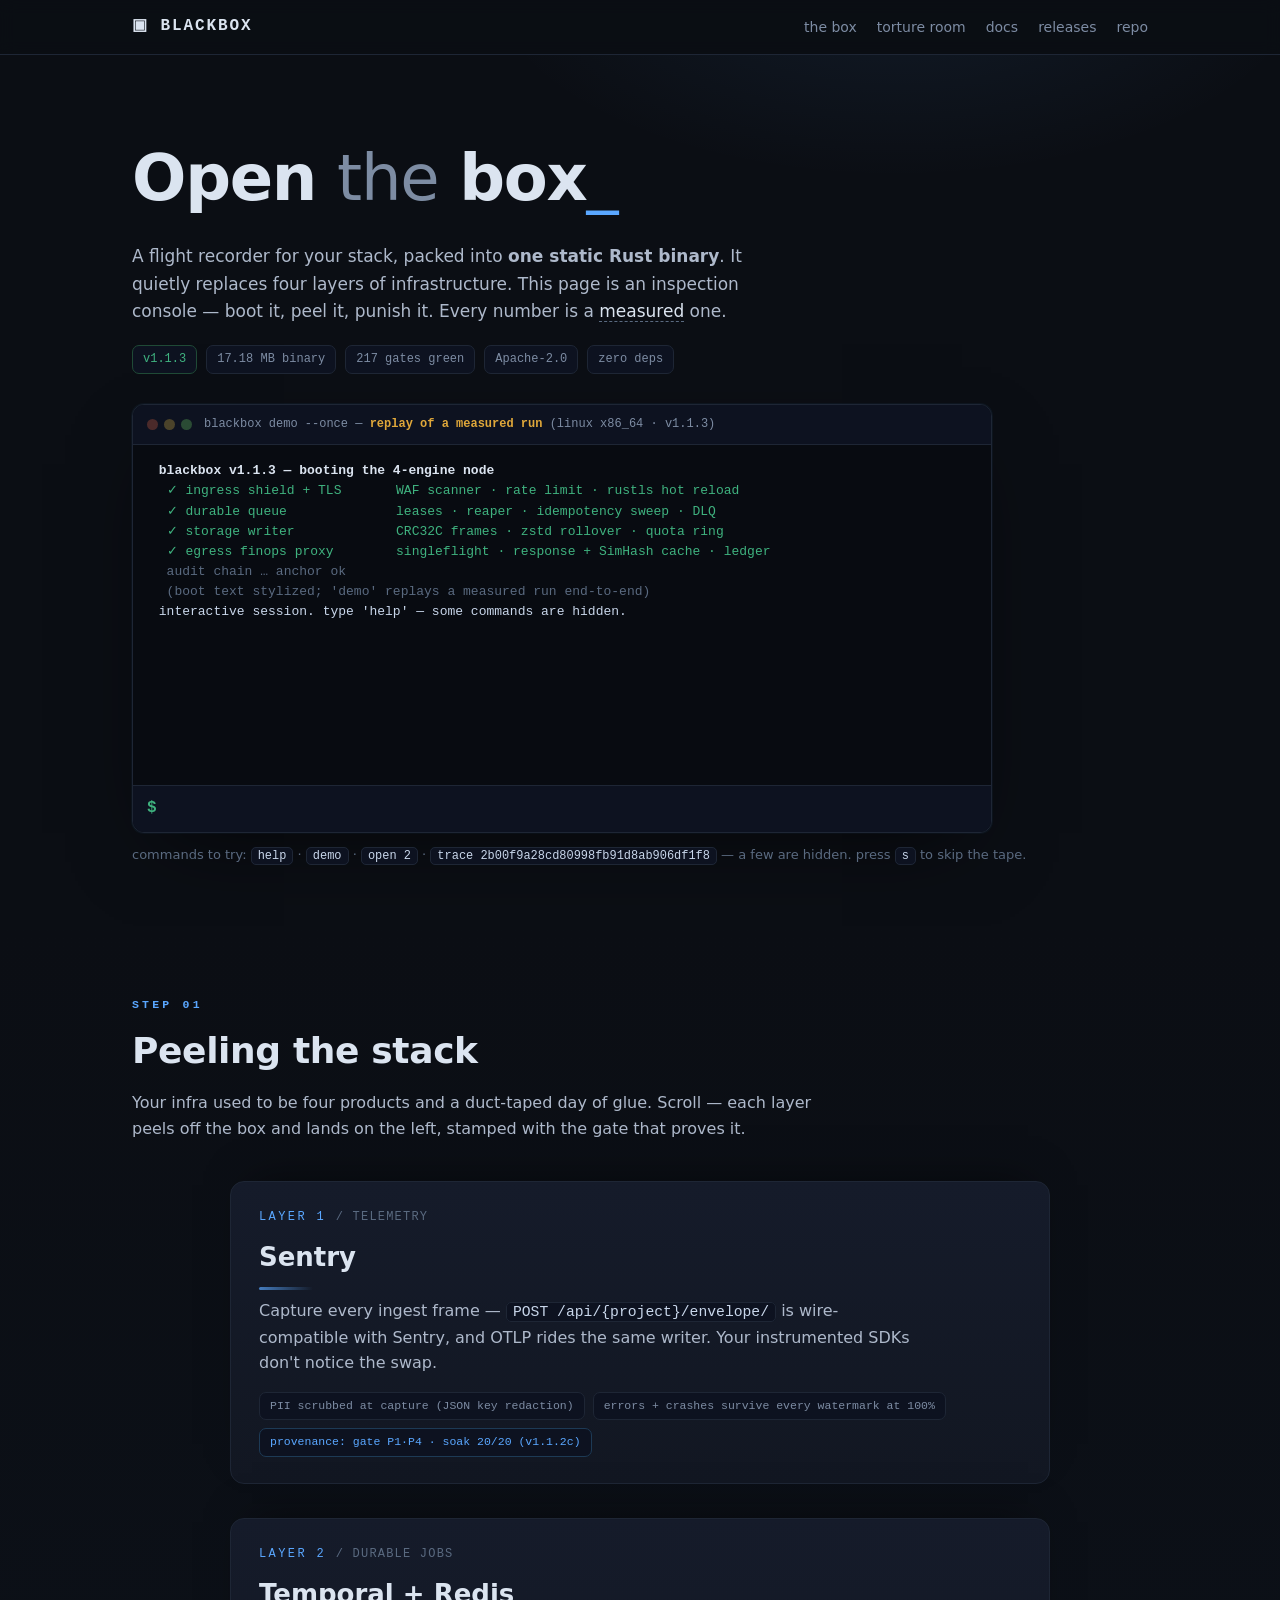
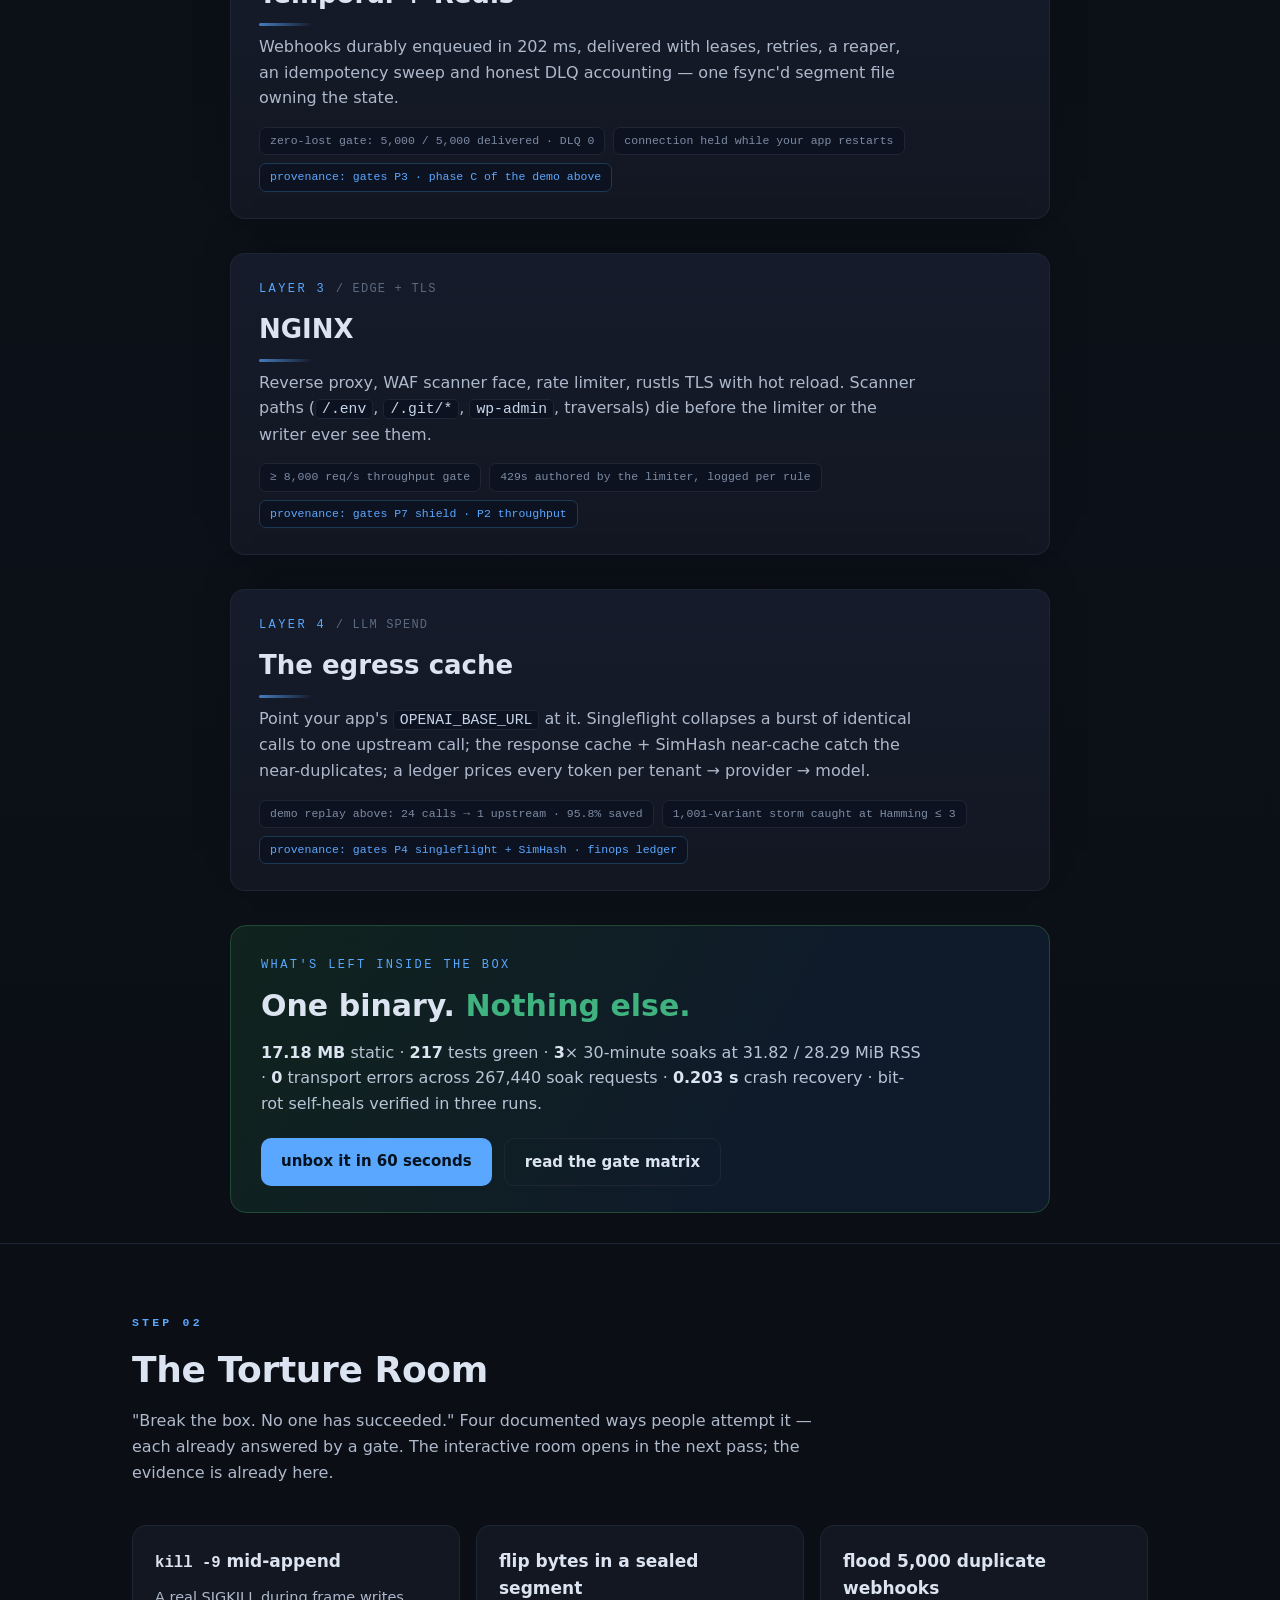
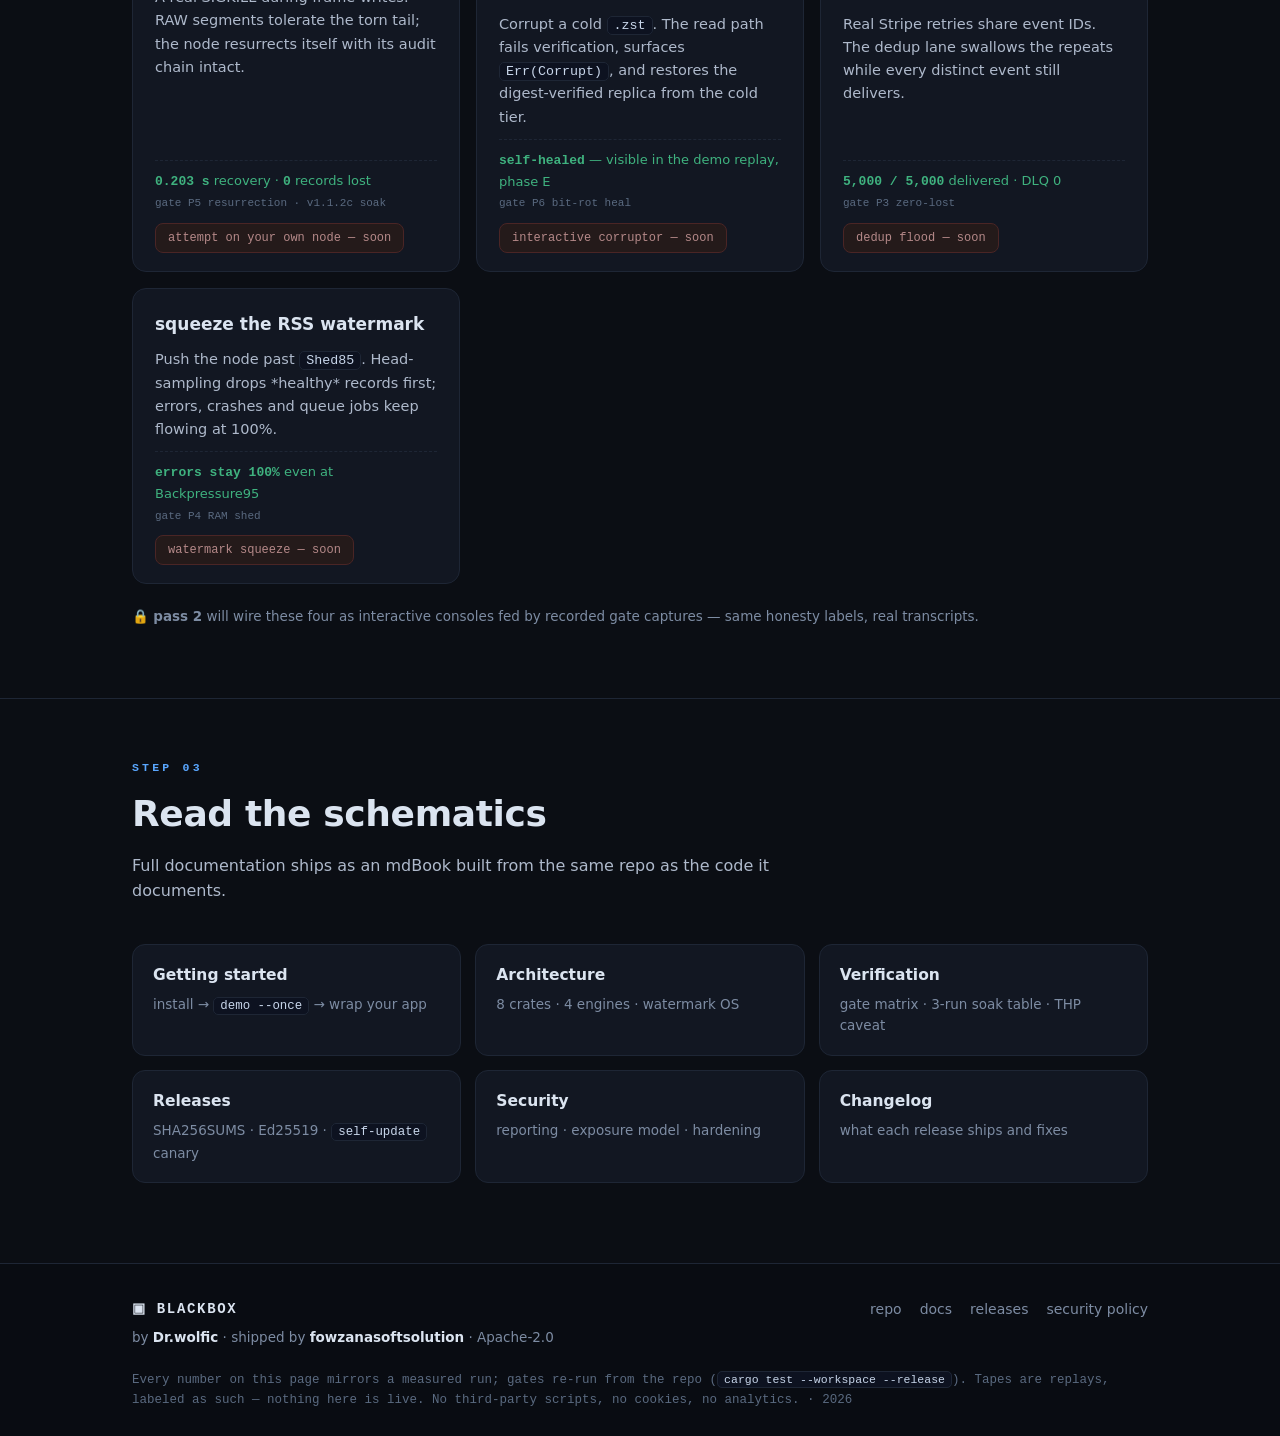
==== site/index.html @ b6817ac9 "site(docs): OPEN THE BOX - landing terminal + mdBook docs + Pages workflow The public face for the r" ====
<!DOCTYPE html>
<html lang="en">
<head>
<meta charset="utf-8">
<meta name="viewport" content="width=device-width, initial-scale=1">
<title>Open the Box — Blackbox, the Rust omni-sidecar</title>
<meta name="description" content="One ~17 MB static Rust binary that replaces four layers of infrastructure — Sentry, Temporal+Redis, NGINX, the egress cache — with zero code changes. Boot the terminal, peel the layers, read the evidence.">
<meta property="og:title" content="Open the Box — Blackbox">
<meta property="og:description" content="A flight recorder the size of one binary. Type into the terminal, replay a measured 4-engine boot, peel the four layers it replaces.">
<meta property="og:type" content="website">
<link rel="icon" href="favicon.svg" type="image/svg+xml">
<link rel="stylesheet" href="style.css">
</head>
<body>
<a class="skip" href="#open">Skip to the peel</a>

<header class="top">
  <div class="wrap">
    <span class="brand">▣ BLACKBOX</span>
    <nav>
      <a href="#open">the box</a>
      <a href="#torture">torture room</a>
      <a href="docs/">docs</a>
      <a href="docs/releases.html">releases</a>
      <a href="https://github.com/fowzanasoftsolution/blackbox" rel="noopener">repo</a>
    </nav>
  </div>
</header>

<main>
  <!-- ================= HERO ================= -->
  <section class="hero">
    <div class="wrap">
      <h1>Open <span class="thin">the</span> box<span class="caret" aria-hidden="true">_</span></h1>
      <p class="lede">A flight recorder for your stack, packed into <b>one static Rust binary</b>.
        It quietly replaces four layers of infrastructure. This page is an inspection console —
        boot it, peel it, punish it. Every number is a <em>measured</em> one.</p>

      <div class="badges" role="list">
        <span class="badge" role="listitem">v1.1.3</span>
        <span class="badge" role="listitem">17.18&nbsp;MB binary</span>
        <span class="badge" role="listitem">217 gates green</span>
        <span class="badge" role="listitem">Apache-2.0</span>
        <span class="badge" role="listitem">zero deps</span>
      </div>

      <div class="term" id="term">
        <div class="titlebar">
          <span class="dots" aria-hidden="true"><i></i><i></i><i></i></span>
          <span class="ttitle">blackbox demo --once — <b>replay of a measured run</b> (linux x86_64 · v1.1.3)</span>
        </div>
        <div class="screen" id="screen" aria-live="polite" tabindex="0"></div>
        <div class="prompt-row">
          <label class="prompt" for="cmdline">$</label>
          <input id="cmdline" name="cmdline" autocomplete="off" autocapitalize="off"
                 spellcheck="false" aria-label="terminal command">
        </div>
      </div>
      <p class="hintc">commands to try: <code>help</code> · <code>demo</code> · <code>open 2</code> ·
        <code>trace 2b00f9a28cd80998fb91d8ab906df1f8</code> — a few are hidden. press <code>s</code> to skip the tape.</p>

      <noscript><div class="noscript">The terminal needs JavaScript (it is a ~10 KB vanilla script that lints itself, no
        network calls, no third-party code). The <a href="docs/">docs</a> work fine without it.</div></noscript>
    </div>
  </section>

  <!-- ================= OPEN THE BOX ================= -->
  <section id="open" class="opening">
    <div class="wrap">
      <h2><span class="kicker">step 01</span>Peeling the stack</h2>
      <p class="sub">Your infra used to be four products and a duct-taped day of glue. Scroll —
        each layer peels off the box and lands on the left, stamped with the gate that proves it.</p>

      <ol class="layers">
        <li class="layer" id="l1">
          <div class="l-face">
            <div class="l-no">layer 1 <span>/ telemetry</span></div>
            <h3>Sentry</h3>
            <p>Capture every ingest frame — <code>POST /api/{project}/envelope/</code> is wire-compatible
              with Sentry, and OTLP rides the same writer. Your instrumented SDKs don't notice the swap.</p>
            <ul class="chips">
              <li>PII scrubbed at capture (JSON key redaction)</li>
              <li>errors + crashes survive every watermark at 100%</li>
              <li>provenance: gate P1·P4 · soak 20/20 (v1.1.2c)</li>
            </ul>
          </div>
        </li>

        <li class="layer" id="l2">
          <div class="l-face">
            <div class="l-no">layer 2 <span>/ durable jobs</span></div>
            <h3>Temporal + Redis</h3>
            <p>Webhooks durably enqueued in 202&nbsp;ms, delivered with leases, retries, a reaper,
              an idempotency sweep and honest DLQ accounting — one fsync'd segment file owning the state.</p>
            <ul class="chips">
              <li>zero-lost gate: 5,000 / 5,000 delivered · DLQ 0</li>
              <li>connection held while your app restarts</li>
              <li>provenance: gates P3 · phase C of the demo above</li>
            </ul>
          </div>
        </li>

        <li class="layer" id="l3">
          <div class="l-face">
            <div class="l-no">layer 3 <span>/ edge + TLS</span></div>
            <h3>NGINX</h3>
            <p>Reverse proxy, WAF scanner face, rate limiter, rustls TLS with hot reload. Scanner paths
              (<code>/.env</code>, <code>/.git/*</code>, <code>wp-admin</code>, traversals) die before
              the limiter or the writer ever see them.</p>
            <ul class="chips">
              <li>≥ 8,000 req/s throughput gate</li>
              <li>429s authored by the limiter, logged per rule</li>
              <li>provenance: gates P7 shield · P2 throughput</li>
            </ul>
          </div>
        </li>

        <li class="layer" id="l4">
          <div class="l-face">
            <div class="l-no">layer 4 <span>/ LLM spend</span></div>
            <h3>The egress cache</h3>
            <p>Point your app's <code>OPENAI_BASE_URL</code> at it. Singleflight collapses a burst of identical
              calls to one upstream call; the response cache + SimHash near-cache catch the near-duplicates;
              a ledger prices every token per tenant&nbsp;→&nbsp;provider&nbsp;→&nbsp;model.</p>
            <ul class="chips">
              <li>demo replay above: 24 calls → 1 upstream · 95.8% saved</li>
              <li>1,001-variant storm caught at Hamming ≤ 3</li>
              <li>provenance: gates P4 singleflight + SimHash · finops ledger</li>
            </ul>
          </div>
        </li>
      </ol>

      <div class="reveal" id="reveal">
        <div class="r-face">
          <div class="l-no">what's left inside the box</div>
          <h3>One binary. <span class="ok">Nothing else.</span></h3>
          <p><b>17.18 MB</b> static · <b>217</b> tests green · <b>3</b>× 30-minute soaks at
            31.82 / 28.29 MiB RSS · <b>0</b> transport errors across 267,440 soak requests ·
            <b>0.203 s</b> crash recovery · bit-rot self-heals verified in three runs.</p>
          <div class="cta-row">
            <a class="btn" href="docs/getting-started.html">unbox it in 60 seconds</a>
            <a class="btn ghost" href="docs/verification.html">read the gate matrix</a>
          </div>
        </div>
      </div>
    </div>
  </section>

  <!-- ================= TORTURE ROOM (TEASER) ================= -->
  <section id="torture" class="torture">
    <div class="wrap">
      <h2><span class="kicker">step 02</span>The Torture Room</h2>
      <p class="sub">"Break the box. No one has succeeded." Four documented ways people attempt it —
        each already answered by a gate. The interactive room opens in the next pass; the evidence is already here.</p>

      <div class="grid2">
        <article class="tcard">
          <h3><code>kill -9</code> mid-append</h3>
          <p>A real SIGKILL during frame writes. RAW segments tolerate the torn tail; the node
            resurrects itself with its audit chain intact.</p>
          <div class="verdict"><b>0.203 s</b> recovery · <b>0</b> records lost <span class="src">gate P5 resurrection · v1.1.2c soak</span></div>
          <button class="punish" disabled>attempt on your own node — soon</button>
        </article>

        <article class="tcard">
          <h3>flip bytes in a sealed segment</h3>
          <p>Corrupt a cold <code>.zst</code>. The read path fails verification, surfaces
            <code>Err(Corrupt)</code>, and restores the digest-verified replica from the cold tier.</p>
          <div class="verdict"><b>self-healed</b> — visible in the demo replay, phase E <span class="src">gate P6 bit-rot heal</span></div>
          <button class="punish" disabled>interactive corruptor — soon</button>
        </article>

        <article class="tcard">
          <h3>flood 5,000 duplicate webhooks</h3>
          <p>Real Stripe retries share event IDs. The dedup lane swallows the repeats while
            every distinct event still delivers.</p>
          <div class="verdict"><b>5,000 / 5,000</b> delivered · DLQ 0 <span class="src">gate P3 zero-lost</span></div>
          <button class="punish" disabled>dedup flood — soon</button>
        </article>

        <article class="tcard">
          <h3>squeeze the RSS watermark</h3>
          <p>Push the node past <code>Shed85</code>. Head-sampling drops *healthy* records first;
            errors, crashes and queue jobs keep flowing at 100%.</p>
          <div class="verdict"><b>errors stay 100%</b> even at Backpressure95 <span class="src">gate P4 RAM shed</span></div>
          <button class="punish" disabled>watermark squeeze — soon</button>
        </article>
      </div>
      <p class="unlock">🔒 <b>pass 2</b> will wire these four as interactive consoles fed by recorded gate
        captures — same honesty labels, real transcripts.</p>
    </div>
  </section>

  <!-- ================= DOCS ================= -->
  <section id="docs" class="docsrow">
    <div class="wrap">
      <h2><span class="kicker">step 03</span>Read the schematics</h2>
      <p class="sub">Full documentation ships as an mdBook built from the same repo as the code it documents.</p>
      <div class="dgrid">
        <a class="dcard" href="docs/getting-started.html"><b>Getting started</b><span>install &rarr; <code>demo --once</code> &rarr; wrap your app</span></a>
        <a class="dcard" href="docs/architecture.html"><b>Architecture</b><span>8 crates · 4 engines · watermark OS</span></a>
        <a class="dcard" href="docs/verification.html"><b>Verification</b><span>gate matrix · 3-run soak table · THP caveat</span></a>
        <a class="dcard" href="docs/releases.html"><b>Releases</b><span>SHA256SUMS · Ed25519 · <code>self-update</code> canary</span></a>
        <a class="dcard" href="docs/security.html"><b>Security</b><span>reporting · exposure model · hardening</span></a>
        <a class="dcard" href="docs/changelog.html"><b>Changelog</b><span>what each release ships and fixes</span></a>
      </div>
    </div>
  </section>
</main>

<!-- ================= FOOTER ================= -->
<footer>
  <div class="wrap frow">
    <div>
      <div class="fbrand">▣ BLACKBOX</div>
      <p class="fattrib">by <b>Dr.wolfic</b> · shipped by <b>fowzanasoftsolution</b> · Apache-2.0</p>
    </div>
    <nav class="fnlinks">
      <a href="https://github.com/fowzanasoftsolution/blackbox">repo</a>
      <a href="docs/">docs</a>
      <a href="https://github.com/fowzanasoftsolution/blackbox/releases">releases</a>
      <a href="https://github.com/fowzanasoftsolution/blackbox/blob/main/SECURITY.md">security policy</a>
    </nav>
  </div>
  <div class="wrap fhonest">
    Every number on this page mirrors a measured run; gates re-run from the repo (<code>cargo test --workspace --release</code>).
    Tapes are replays, labeled as such — nothing here is live. No third-party scripts, no cookies, no analytics.
    · <span id="year">2026</span>
  </div>
</footer>

<script src="console.js" defer></script>
</body>
</html>
---- site/style.css ----
/* ── Open the Box — site styles. No frameworks, no imports, no fonts fetched. ── */
:root{
  --bg:#0b0e14; --bg2:#0d1220; --card:#121722; --card2:#151b2a; --line:#1e2635;
  --fg:#dbe4f0; --dim:#7d8ca3; --dim2:#5a6a80;
  --ok:#3fb27f; --warn:#e0a83a; --bad:#e05b5b; --accent:#5aa7ff;
  --mono:ui-monospace,SFMono-Regular,"SF Mono",Menlo,Consolas,"Liberation Mono",monospace;
  --sans:system-ui,-apple-system,"Segoe UI",Roboto,Helvetica,Arial,sans-serif;
}
*{box-sizing:border-box;margin:0;padding:0}
html{scroll-behavior:smooth}
@media (prefers-reduced-motion:reduce){ html{scroll-behavior:auto} }
body{background:var(--bg);color:var(--fg);font:16px/1.6 var(--sans);-webkit-font-smoothing:antialiased}
.wrap{max-width:1060px;margin:0 auto;padding:0 22px}
a{color:var(--accent);text-decoration:none}
a:hover{text-decoration:underline}
code{font-family:var(--mono);font-size:.92em;background:var(--bg2);border:1px solid var(--line);
  border-radius:5px;padding:1px 6px;color:#c8d6ea}
:focus-visible{outline:2px solid var(--accent);outline-offset:2px;border-radius:4px}
.skip{position:absolute;left:-9999px;top:0;background:var(--accent);color:#04121f;padding:8px 14px;
  border-radius:0 0 8px 0;z-index:50;font-weight:600}
.skip:focus{left:0}

/* ── top bar ── */
.top{border-bottom:1px solid var(--line);background:rgba(11,14,20,.86);backdrop-filter:blur(8px);
  position:sticky;top:0;z-index:10}
.top .wrap{display:flex;align-items:center;justify-content:space-between;height:54px}
.brand{font-family:var(--mono);font-weight:700;letter-spacing:.12em;color:var(--fg)}
.brand::before{content:"";display:none}
.top nav{display:flex;gap:20px;font-size:14px}
.top nav a{color:var(--dim)}
.top nav a:hover{color:var(--fg);text-decoration:none}
@media(max-width:640px){ .top nav{gap:12px;font-size:12.5px} }

/* ── hero ── */
.hero{padding:72px 0 60px;position:relative;overflow:hidden}
.hero::before{content:"";position:absolute;inset:0;pointer-events:none;
  background:radial-gradient(600px 300px at 70% -10%, rgba(90,167,255,.09), transparent 70%)}
h1{font-size:clamp(38px,7vw,64px);font-weight:800;letter-spacing:-.02em}
h1 .thin{font-weight:300;color:var(--dim)}
.caret{color:var(--accent);font-weight:300;animation:blink 1.1s steps(1) infinite}
@keyframes blink{50%{opacity:0}}
.lede{max-width:640px;color:#aeb9cb;margin:14px 0 0;font-size:17px}
.lede em{color:var(--fg);font-style:normal;border-bottom:1px dashed var(--dim2)}
.badges{display:flex;flex-wrap:wrap;gap:9px;margin:20px 0 30px}
.badge{font-family:var(--mono);font-size:12px;color:var(--dim);border:1px solid var(--line);
  border-radius:7px;padding:4px 10px;background:var(--bg2)}
.badge:first-child{color:var(--ok);border-color:#1f4a36}

/* ── terminal ── */
.term{background:#080b11;border:1px solid var(--line);border-radius:12px;overflow:hidden;
  box-shadow:0 30px 80px -30px rgba(0,0,0,.65), 0 0 0 1px rgba(90,167,255,.05);
  max-width:860px}
.titlebar{display:flex;align-items:center;gap:12px;padding:10px 14px;border-bottom:1px solid var(--line);
  background:var(--bg2)}
.dots{display:flex;gap:6px}
.dots i{width:11px;height:11px;border-radius:50%;background:#2a3444}
.dots i:nth-child(1){background:#4b2a2a}
.dots i:nth-child(2){background:#4b432a}
.dots i:nth-child(3){background:#2a4b34}
.ttitle{font-family:var(--mono);font-size:12px;color:var(--dim);white-space:nowrap;overflow:hidden;
  text-overflow:ellipsis}
.ttitle b{color:var(--warn);font-weight:600}
.screen{font-family:var(--mono);font-size:13px;line-height:1.55;height:340px;overflow-y:auto;
  padding:16px 18px 6px;scrollbar-color:#22314a transparent}
.screen::after{content:"";clear:both;display:block}
.screen .ln{white-space:pre-wrap;word-break:break-word;min-height:1.55em}
.screen .diml{color:var(--dim2)}
.screen .okl{color:var(--ok)}
.screen .warnl{color:var(--warn)}
.screen .badl{color:var(--bad)}
.screen .accl{color:var(--accent)}
.screen .fgl{color:#c8d6ea}
.screen .hdr{color:var(--fg);font-weight:600}
.screen .boxl{color:var(--dim2)}
.screen .k{color:var(--accent)}
.screen .g{color:var(--ok)}
.screen .y{color:var(--warn)}
.screen .ev{margin-top:8px;margin-bottom:2px;padding:7px 10px;border-left:2px solid var(--dim2);
  color:var(--dim);font-size:11.5px;background:var(--bg2);border-radius:0 6px 6px 0}
.screen .ev b{color:var(--warn)}
.prompt-row{display:flex;align-items:center;gap:10px;padding:10px 14px;border-top:1px solid var(--line);
  background:var(--bg2)}
.prompt{font-family:var(--mono);color:var(--ok);font-weight:700}
#cmdline{flex:1;background:transparent;border:0;color:#d7e4f4;font-family:var(--mono);font-size:13.5px;
  caret-color:var(--accent)}
#cmdline:focus{outline:none}
.hintc{color:var(--dim2);font-size:13px;margin-top:12px}
.noscript{border:1px solid #5a4515;background:#241d0d;color:#e8d9a8;border-radius:10px;padding:12px 16px;
  font-size:14px;max-width:860px}

/* ── section chrome ── */
.kicker{display:block;font-family:var(--mono);font-size:11.5px;letter-spacing:.28em;
  text-transform:uppercase;color:var(--accent);margin-bottom:8px}
h2{font-size:clamp(26px,4vw,36px);letter-spacing:-.01em;font-weight:750}
.sub{color:#aeb9cb;max-width:700px;margin:10px 0 40px}
.opening{padding:70px 0 30px;background:linear-gradient(180deg,var(--bg) 0%, #0c1119 60%, var(--bg) 100%)}
.torture{padding:70px 0;border-top:1px solid var(--line);background:var(--bg)}
.docsrow{padding:60px 0 80px;border-top:1px solid var(--line)}

/* ── layers: sticky stacked peel ── */
.layers{list-style:none;position:relative;max-width:820px;margin:0 auto}
.layer{position:sticky;top:86px;margin-bottom:34px}
.layer:nth-child(2){top:102px}
.layer:nth-child(3){top:118px}
.layer:nth-child(4){top:134px}
.l-face{background:linear-gradient(180deg,var(--card2),var(--card));border:1px solid var(--line);
  border-radius:14px;padding:26px 28px;box-shadow:0 -18px 40px -22px rgba(0,0,0,.55);
  min-height:218px;transition:transform .5s cubic-bezier(.2,.7,.2,1), opacity .5s, filter .5s}
.layer.past .l-face{transform:translateY(-8px) scale(.985);opacity:.55;filter:saturate(.6)}
.l-no{font-family:var(--mono);font-size:12px;letter-spacing:.2em;text-transform:uppercase;color:var(--accent)}
.l-no span{color:var(--dim2);letter-spacing:.1em}
.layer h3{font-size:26px;margin:10px 0 8px;font-weight:750}
.layer h3::after{content:"";display:block;width:54px;height:3px;border-radius:2px;
  background:linear-gradient(90deg,var(--accent),transparent);margin-top:8px;opacity:.7}
.layer p{color:#aeb9cb;max-width:660px}
.chips{list-style:none;margin-top:16px;display:flex;flex-wrap:wrap;gap:8px}
.chips li{font-family:var(--mono);font-size:11.5px;color:var(--dim);border:1px solid var(--line);
  border-radius:7px;padding:4px 10px;background:var(--bg2)}
.chips li:last-child{color:var(--accent);border-color:#1d3a55}
@media(max-width:700px){
  /* phones: no sticky stack — layers flow normally and always stay visible */
  .layer{position:relative;top:auto!important;margin-bottom:18px}
  .layer.past .l-face{transform:none;opacity:1;filter:none}
}

/* ── reveal panel ── */
.reveal{max-width:820px;margin:26px auto 0;opacity:.35;transition:opacity .8s}
.reveal.shown{opacity:1}
.r-face{background:linear-gradient(120deg,#10231d,#0f1a2b 70%);border:1px solid #1f4a36;
  border-radius:16px;padding:30px 30px 26px;text-align:left}
.r-face h3{font-size:30px;font-weight:800;margin:6px 0 10px}
.r-face .ok{color:var(--ok)}
.r-face p{color:#b9c4d6;max-width:660px}
.r-face p b{color:var(--fg)}
.cta-row{display:flex;gap:12px;margin-top:22px;flex-wrap:wrap}
.btn{display:inline-block;background:var(--accent);color:#04121f;font-weight:700;border-radius:10px;
  padding:11px 20px;font-size:15px}
.btn:hover{text-decoration:none;filter:brightness(1.08)}
.btn.ghost{background:transparent;border:1px solid var(--line);color:var(--fg)}
.btn.ghost:hover{border-color:var(--accent);color:var(--accent)}

/* ── torture room ── */
.grid2{display:grid;grid-template-columns:repeat(auto-fit,minmax(320px,1fr));gap:16px}
.tcard{background:var(--card);border:1px solid var(--line);border-radius:14px;padding:22px 22px 18px;
  display:flex;flex-direction:column;gap:10px;position:relative}
.tcard h3{font-size:17px}
.tcard h3 code{background:transparent;border:0;padding:0;color:var(--fg)}
.tcard p{color:#aeb9cb;font-size:14.5px;flex:1}
.verdict{font-size:13px;border-top:1px dashed var(--line);padding-top:10px;color:var(--ok)}
.verdict b{font-family:var(--mono)}
.verdict .src{display:block;color:var(--dim2);font-family:var(--mono);font-size:11px;margin-top:3px}
.punish{align-self:flex-start;background:#241a1a;border:1px solid #4a2525;color:#b58989;
  font-family:var(--mono);font-size:12px;border-radius:8px;padding:7px 12px;cursor:not-allowed}
.unlock{color:var(--dim);font-size:13.5px;margin-top:22px}

/* ── docs grid ── */
.dgrid{display:grid;grid-template-columns:repeat(auto-fit,minmax(280px,1fr));gap:14px}
.dcard{display:flex;flex-direction:column;gap:6px;background:var(--card);border:1px solid var(--line);
  border-radius:13px;padding:18px 20px;color:var(--fg);transition:border-color .2s, transform .2s}
.dcard b{font-size:15.5px}
.dcard span{color:var(--dim);font-size:13.5px}
.dcard:hover{border-color:var(--accent);text-decoration:none;transform:translateY(-2px)}

/* ── footer ── */
footer{border-top:1px solid var(--line);background:#090c12;padding:34px 0 26px;font-size:14px}
.frow{display:flex;justify-content:space-between;gap:20px;flex-wrap:wrap;align-items:flex-start}
.fbrand{font-family:var(--mono);font-weight:700;letter-spacing:.12em}
.fattrib{color:var(--dim);margin-top:6px;font-size:13.5px}
.fattrib b{color:var(--fg)}
.fnlinks{display:flex;gap:18px;flex-wrap:wrap}
.fnlinks a{color:var(--dim)}
.fnlinks a:hover{color:var(--fg);text-decoration:none}
.fhonest{color:var(--dim2);font-size:12.5px;margin-top:22px;font-family:var(--mono)}

@media (prefers-reduced-motion:reduce){
  .caret{animation:none}
  .l-face,.reveal,.dcard{transition:none}
}
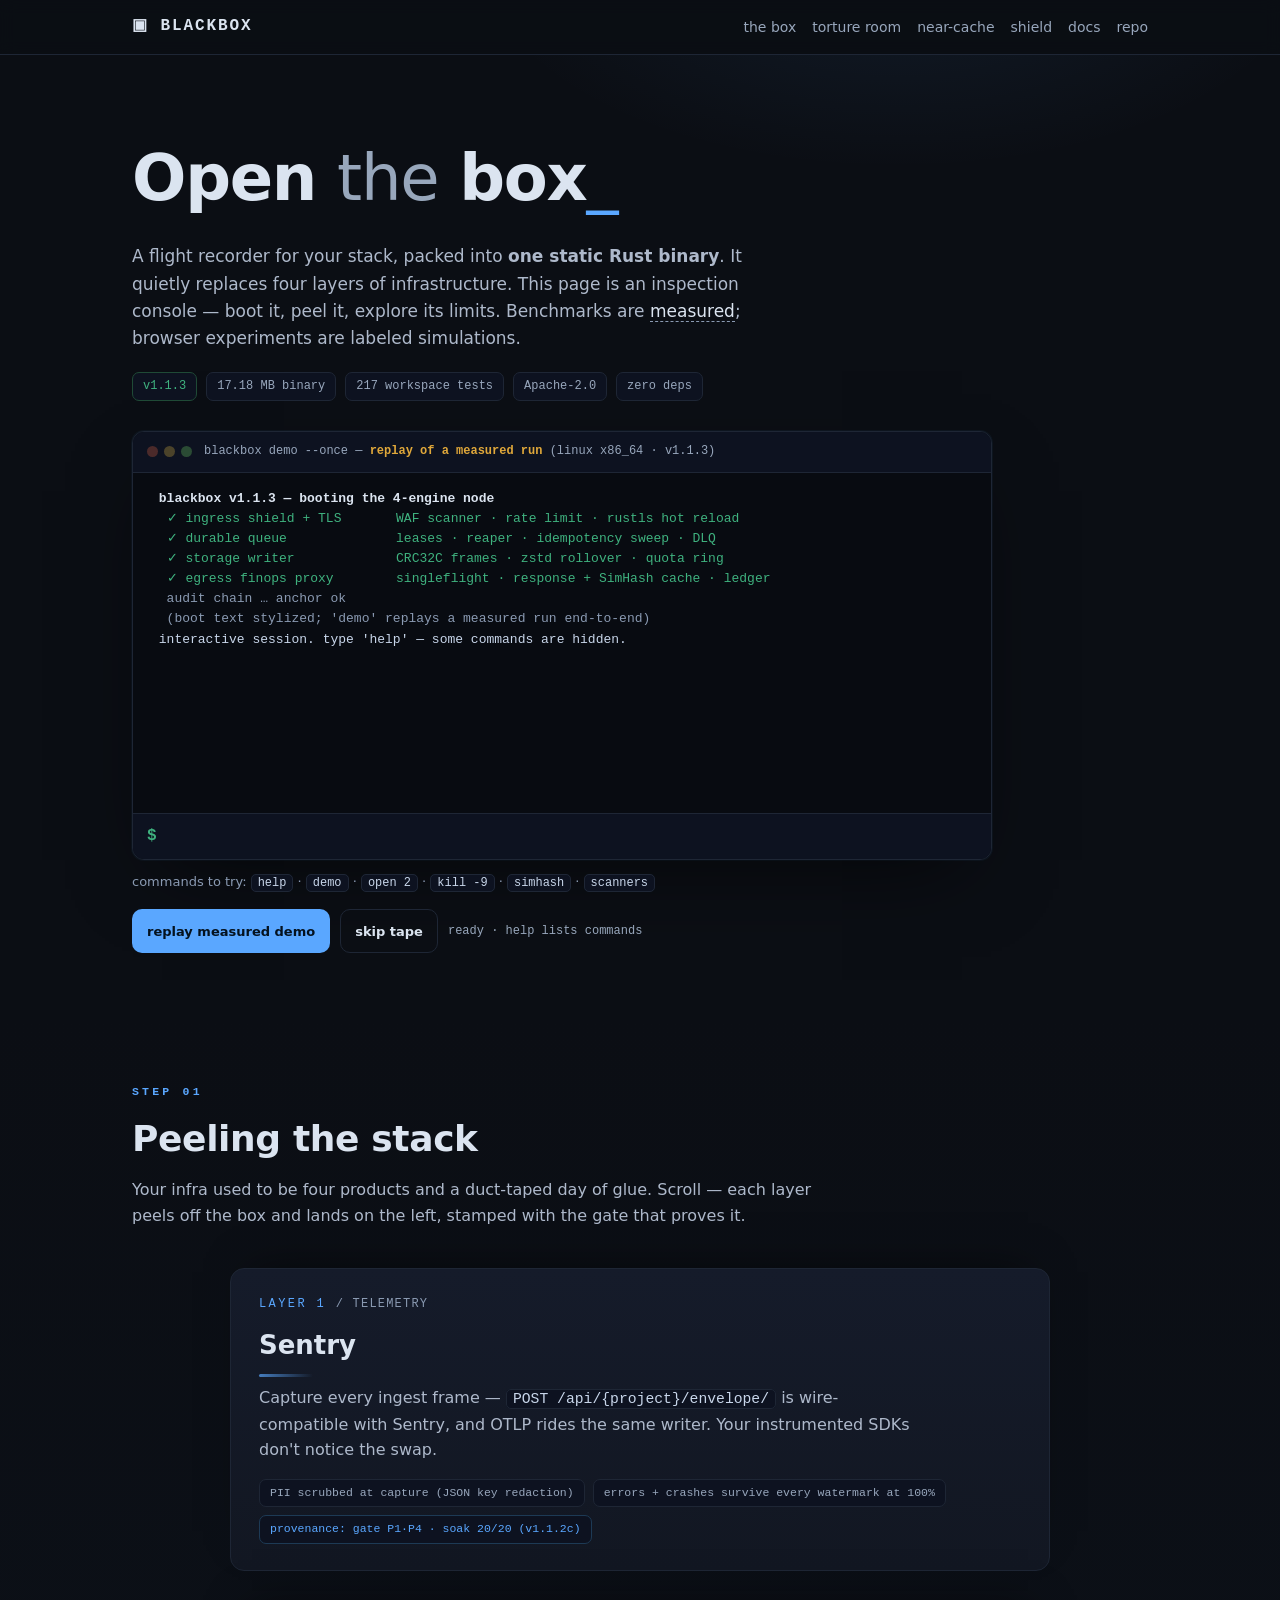
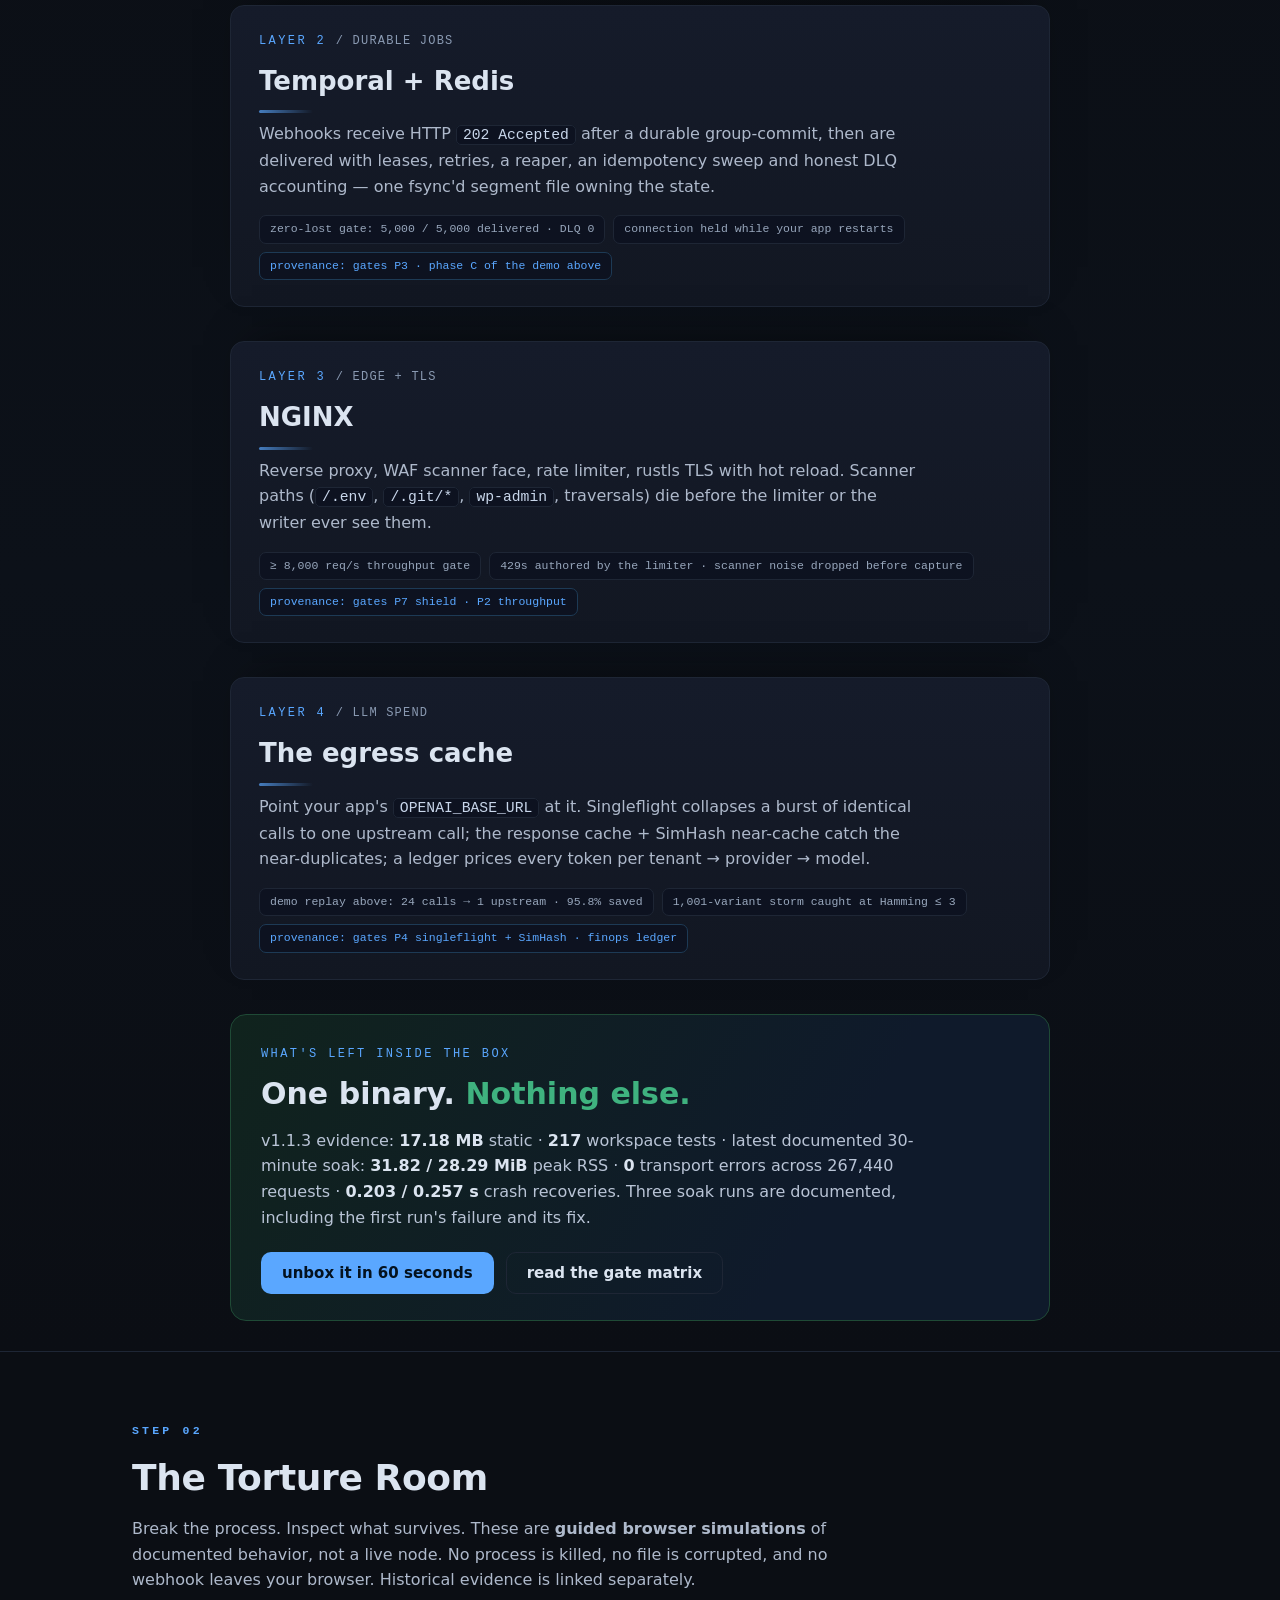
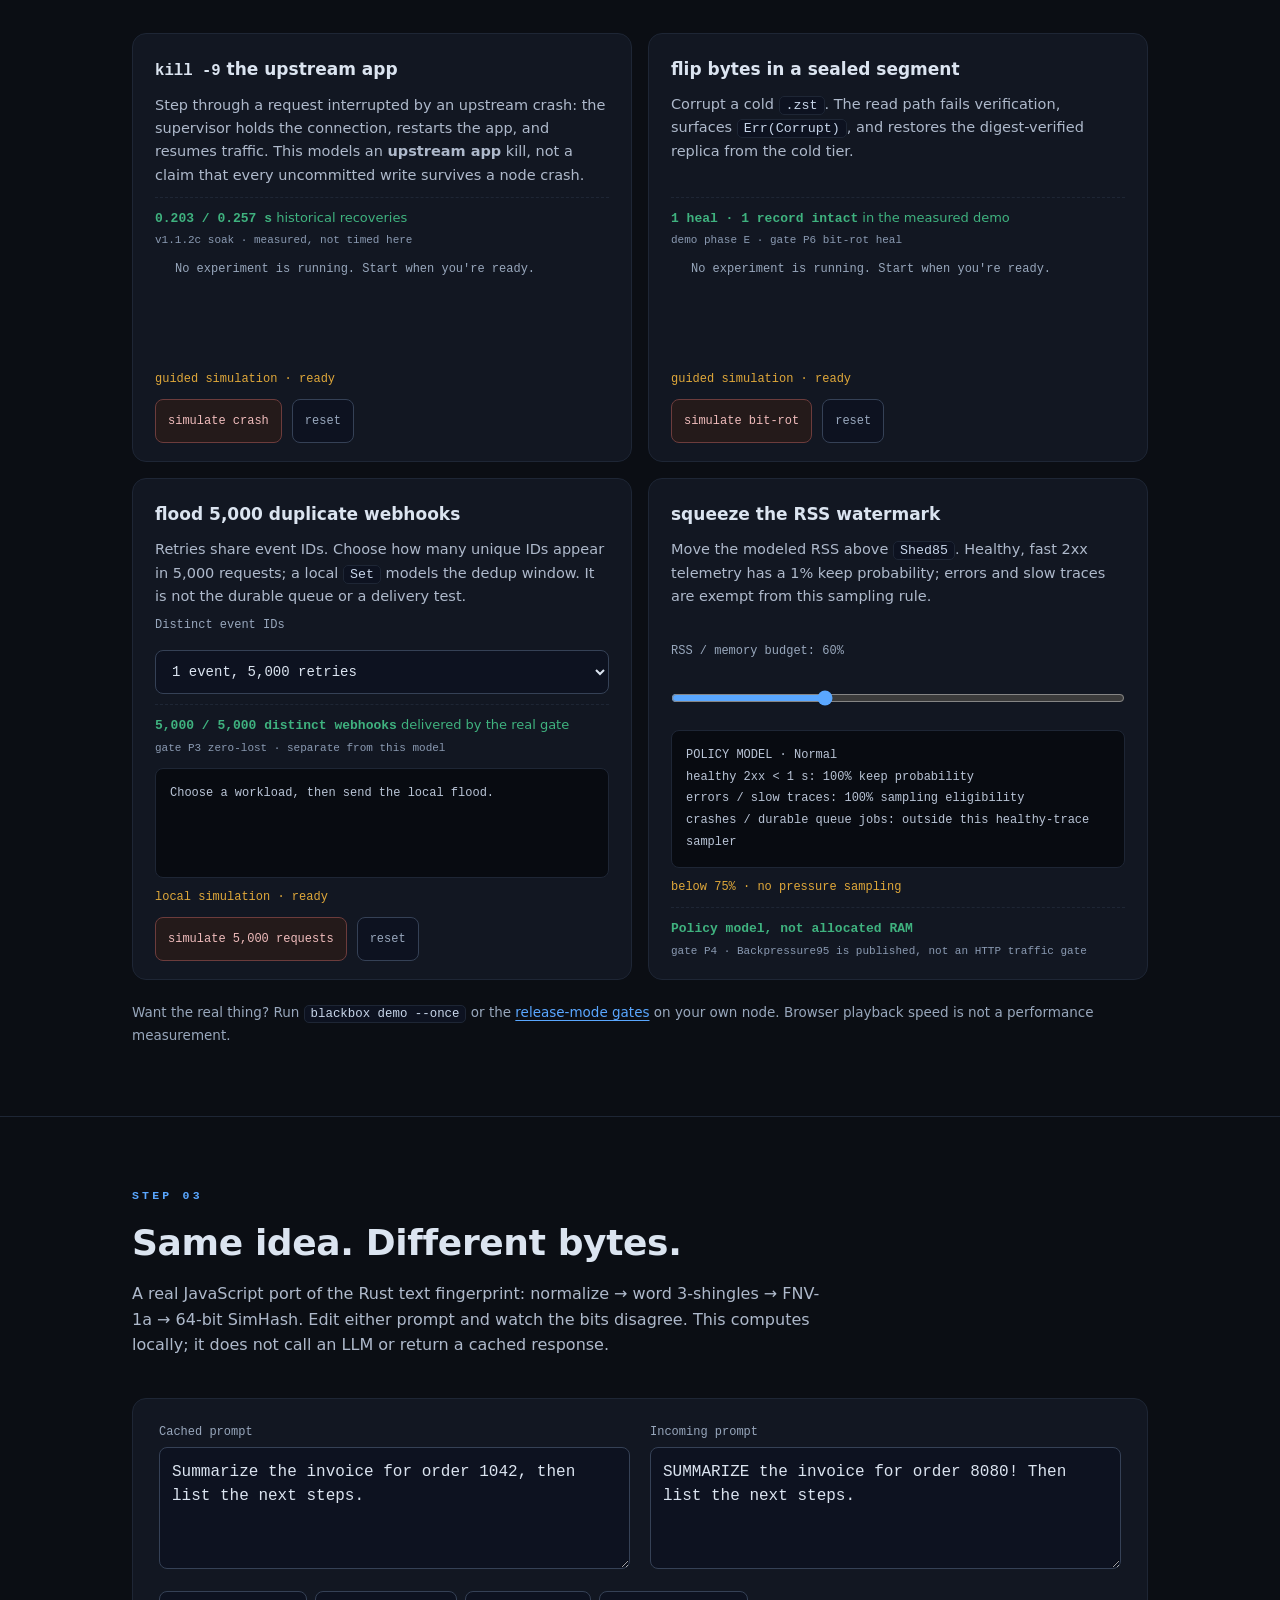
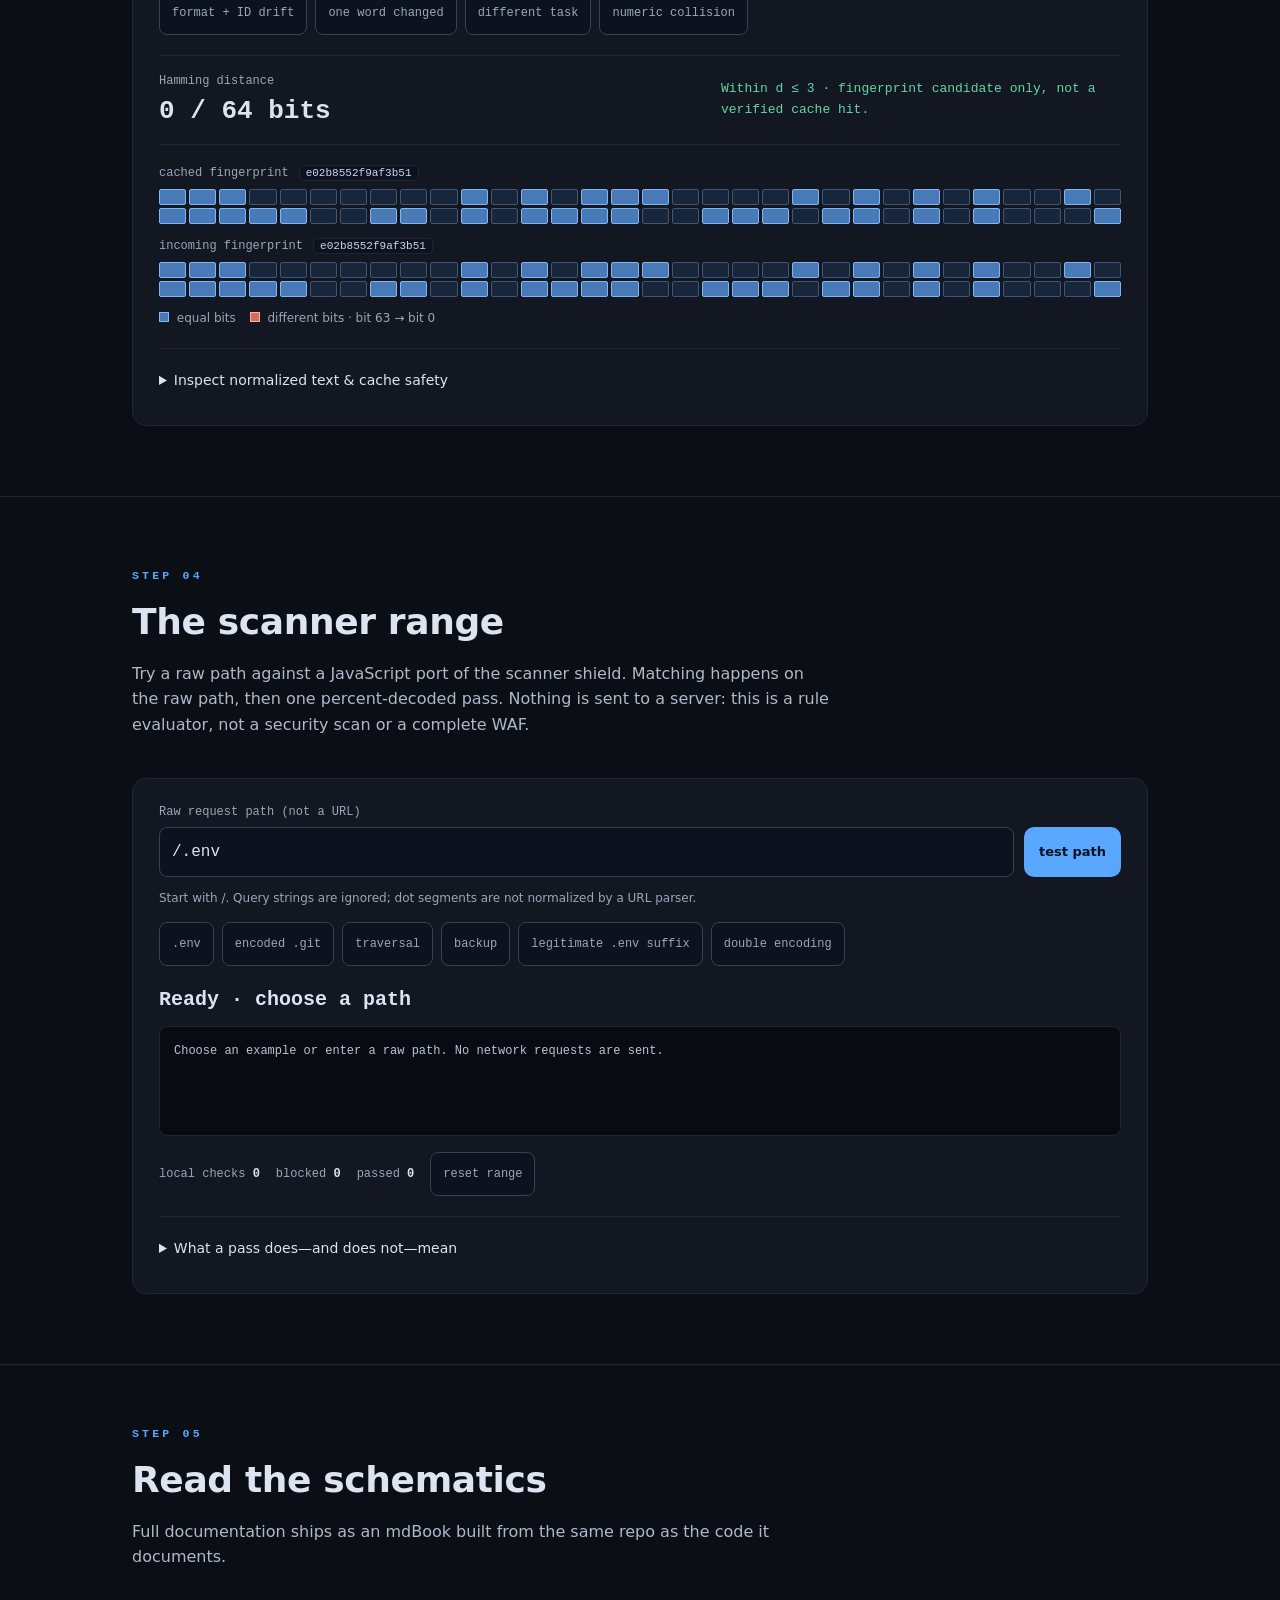
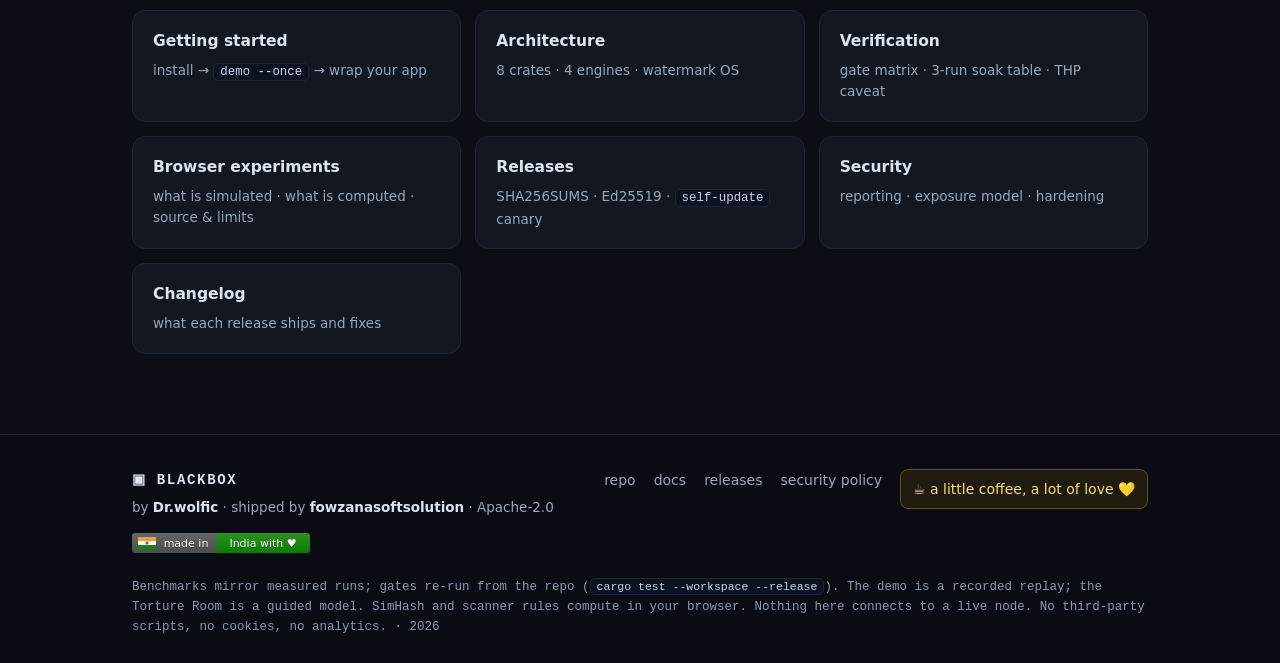
==== commit 1d1fba7a: "site: ship interactive labs with source parity and Pages checks" ====
--- a/site/index.html
+++ b/site/index.html
@@ -20,8 +20,9 @@
     <nav>
       <a href="#open">the box</a>
       <a href="#torture">torture room</a>
+      <a href="#simhash">near-cache</a>
+      <a href="#scanners">shield</a>
       <a href="docs/">docs</a>
-      <a href="docs/releases.html">releases</a>
       <a href="https://github.com/fowzanasoftsolution/blackbox" rel="noopener">repo</a>
     </nav>
   </div>
@@ -34,12 +35,13 @@
       <h1>Open <span class="thin">the</span> box<span class="caret" aria-hidden="true">_</span></h1>
       <p class="lede">A flight recorder for your stack, packed into <b>one static Rust binary</b>.
         It quietly replaces four layers of infrastructure. This page is an inspection console —
-        boot it, peel it, punish it. Every number is a <em>measured</em> one.</p>
+        boot it, peel it, explore its limits. Benchmarks are <em>measured</em>;
+        browser experiments are labeled simulations.</p>
 
       <div class="badges" role="list">
         <span class="badge" role="listitem">v1.1.3</span>
         <span class="badge" role="listitem">17.18&nbsp;MB binary</span>
-        <span class="badge" role="listitem">217 gates green</span>
+        <span class="badge" role="listitem">217 workspace tests</span>
         <span class="badge" role="listitem">Apache-2.0</span>
         <span class="badge" role="listitem">zero deps</span>
       </div>
@@ -57,10 +59,15 @@
         </div>
       </div>
       <p class="hintc">commands to try: <code>help</code> · <code>demo</code> · <code>open 2</code> ·
-        <code>trace 2b00f9a28cd80998fb91d8ab906df1f8</code> — a few are hidden. press <code>s</code> to skip the tape.</p>
-
-      <noscript><div class="noscript">The terminal needs JavaScript (it is a ~10 KB vanilla script that lints itself, no
-        network calls, no third-party code). The <a href="docs/">docs</a> work fine without it.</div></noscript>
+        <code>kill -9</code> · <code>simhash</code> · <code>scanners</code></p>
+      <div class="tape-controls">
+        <button type="button" class="btn small" id="demo-play">replay measured demo</button>
+        <button type="button" class="btn ghost small" id="skip-tape">skip tape</button>
+        <span id="terminal-state" role="status">booting the console…</span>
+      </div>
+
+      <noscript><div class="noscript">The terminal and experiments need JavaScript: vanilla scripts, no
+        network calls, no third-party code. The <a href="docs/">docs</a> work fine without it.</div></noscript>
     </div>
   </section>
 
@@ -90,7 +97,8 @@
           <div class="l-face">
             <div class="l-no">layer 2 <span>/ durable jobs</span></div>
             <h3>Temporal + Redis</h3>
-            <p>Webhooks durably enqueued in 202&nbsp;ms, delivered with leases, retries, a reaper,
+            <p>Webhooks receive HTTP <code>202 Accepted</code> after a durable group-commit,
+              then are delivered with leases, retries, a reaper,
               an idempotency sweep and honest DLQ accounting — one fsync'd segment file owning the state.</p>
             <ul class="chips">
               <li>zero-lost gate: 5,000 / 5,000 delivered · DLQ 0</li>
@@ -109,7 +117,7 @@
               the limiter or the writer ever see them.</p>
             <ul class="chips">
               <li>≥ 8,000 req/s throughput gate</li>
-              <li>429s authored by the limiter, logged per rule</li>
+              <li>429s authored by the limiter · scanner noise dropped before capture</li>
               <li>provenance: gates P7 shield · P2 throughput</li>
             </ul>
           </div>
@@ -135,9 +143,10 @@
         <div class="r-face">
           <div class="l-no">what's left inside the box</div>
           <h3>One binary. <span class="ok">Nothing else.</span></h3>
-          <p><b>17.18 MB</b> static · <b>217</b> tests green · <b>3</b>× 30-minute soaks at
-            31.82 / 28.29 MiB RSS · <b>0</b> transport errors across 267,440 soak requests ·
-            <b>0.203 s</b> crash recovery · bit-rot self-heals verified in three runs.</p>
+          <p>v1.1.3 evidence: <b>17.18 MB</b> static · <b>217</b> workspace tests · latest documented 30-minute soak:
+            <b>31.82 / 28.29 MiB</b> peak RSS · <b>0</b> transport errors across 267,440 requests ·
+            <b>0.203 / 0.257 s</b> crash recoveries. Three soak runs are documented,
+            including the first run's failure and its fix.</p>
           <div class="cta-row">
             <a class="btn" href="docs/getting-started.html">unbox it in 60 seconds</a>
             <a class="btn ghost" href="docs/verification.html">read the gate matrix</a>
@@ -147,60 +156,169 @@
     </div>
   </section>
 
-  <!-- ================= TORTURE ROOM (TEASER) ================= -->
+  <!-- ================= TORTURE ROOM ================= -->
   <section id="torture" class="torture">
     <div class="wrap">
       <h2><span class="kicker">step 02</span>The Torture Room</h2>
-      <p class="sub">"Break the box. No one has succeeded." Four documented ways people attempt it —
-        each already answered by a gate. The interactive room opens in the next pass; the evidence is already here.</p>
+      <p class="sub">Break the process. Inspect what survives. These are <b>guided browser simulations</b>
+        of documented behavior, not a live node. No process is killed, no file is corrupted,
+        and no webhook leaves your browser. Historical evidence is linked separately.</p>
 
       <div class="grid2">
         <article class="tcard">
-          <h3><code>kill -9</code> mid-append</h3>
-          <p>A real SIGKILL during frame writes. RAW segments tolerate the torn tail; the node
-            resurrects itself with its audit chain intact.</p>
-          <div class="verdict"><b>0.203 s</b> recovery · <b>0</b> records lost <span class="src">gate P5 resurrection · v1.1.2c soak</span></div>
-          <button class="punish" disabled>attempt on your own node — soon</button>
+          <h3><code>kill -9</code> the upstream app</h3>
+          <p>Step through a request interrupted by an upstream crash: the supervisor holds the
+            connection, restarts the app, and resumes traffic. This models an <b>upstream app</b>
+            kill, not a claim that every uncommitted write survives a node crash.</p>
+          <div class="verdict"><b>0.203 / 0.257 s</b> historical recoveries
+            <a class="src" href="docs/verification.html#three-30-minute-soaks">v1.1.2c soak · measured, not timed here</a></div>
+          <ol class="probe-tape" id="kill-tape" aria-label="Upstream crash simulation steps"></ol>
+          <p class="probe-state" id="kill-state" role="status">guided simulation · ready</p>
+          <div class="probe-controls">
+            <button type="button" class="punish" data-probe="kill">simulate crash</button>
+            <button type="button" class="reset" data-reset="kill" aria-label="Reset crash simulation">reset</button>
+          </div>
         </article>
 
         <article class="tcard">
           <h3>flip bytes in a sealed segment</h3>
           <p>Corrupt a cold <code>.zst</code>. The read path fails verification, surfaces
             <code>Err(Corrupt)</code>, and restores the digest-verified replica from the cold tier.</p>
-          <div class="verdict"><b>self-healed</b> — visible in the demo replay, phase E <span class="src">gate P6 bit-rot heal</span></div>
-          <button class="punish" disabled>interactive corruptor — soon</button>
+          <div class="verdict"><b>1 heal · 1 record intact</b> in the measured demo
+            <a class="src" href="docs/experiments.html#sealed-segment-self-heal">demo phase E · gate P6 bit-rot heal</a></div>
+          <ol class="probe-tape" id="corrupt-tape" aria-label="Self-heal simulation steps"></ol>
+          <p class="probe-state" id="corrupt-state" role="status">guided simulation · ready</p>
+          <div class="probe-controls">
+            <button type="button" class="punish" data-probe="corrupt">simulate bit-rot</button>
+            <button type="button" class="reset" data-reset="corrupt" aria-label="Reset self-heal simulation">reset</button>
+          </div>
         </article>
 
         <article class="tcard">
           <h3>flood 5,000 duplicate webhooks</h3>
-          <p>Real Stripe retries share event IDs. The dedup lane swallows the repeats while
-            every distinct event still delivers.</p>
-          <div class="verdict"><b>5,000 / 5,000</b> delivered · DLQ 0 <span class="src">gate P3 zero-lost</span></div>
-          <button class="punish" disabled>dedup flood — soon</button>
+          <p>Retries share event IDs. Choose how many unique IDs appear in 5,000 requests;
+            a local <code>Set</code> models the dedup window. It is not the durable queue or a delivery test.</p>
+          <label class="field-label" for="flood-distinct">Distinct event IDs</label>
+          <select id="flood-distinct"><option value="1">1 event, 5,000 retries</option>
+            <option value="100">100 events, 50 attempts each</option>
+            <option value="5000">5,000 distinct events</option></select>
+          <div class="verdict"><b>5,000 / 5,000 distinct webhooks</b> delivered by the real gate
+            <a class="src" href="docs/experiments.html#duplicate-flood">gate P3 zero-lost · separate from this model</a></div>
+          <pre class="lab-output" id="flood-output" aria-label="Dedup simulation result">Choose a workload, then send the local flood.</pre>
+          <p class="probe-state" id="flood-state" role="status">local simulation · ready</p>
+          <div class="probe-controls">
+            <button type="button" class="punish" data-probe="flood">simulate 5,000 requests</button>
+            <button type="button" class="reset" data-reset="flood" aria-label="Reset dedup simulation">reset</button>
+          </div>
         </article>
 
         <article class="tcard">
           <h3>squeeze the RSS watermark</h3>
-          <p>Push the node past <code>Shed85</code>. Head-sampling drops *healthy* records first;
-            errors, crashes and queue jobs keep flowing at 100%.</p>
-          <div class="verdict"><b>errors stay 100%</b> even at Backpressure95 <span class="src">gate P4 RAM shed</span></div>
-          <button class="punish" disabled>watermark squeeze — soon</button>
+          <p>Move the modeled RSS above <code>Shed85</code>. Healthy, fast 2xx telemetry has
+            a 1% keep probability; errors and slow traces are exempt from this sampling rule.</p>
+          <label class="field-label" for="rss-level">RSS / memory budget: <output id="rss-value" for="rss-level">60%</output></label>
+          <input type="range" id="rss-level" min="40" max="100" value="60">
+          <pre class="lab-output" id="shed-output" aria-label="Memory policy simulation result"></pre>
+          <p class="probe-state" id="shed-state" role="status"></p>
+          <div class="verdict"><b>Policy model, not allocated RAM</b>
+            <a class="src" href="docs/experiments.html#memory-watermarks">gate P4 · Backpressure95 is published, not an HTTP traffic gate</a></div>
         </article>
       </div>
-      <p class="unlock">🔒 <b>pass 2</b> will wire these four as interactive consoles fed by recorded gate
-        captures — same honesty labels, real transcripts.</p>
+      <p class="unlock">Want the real thing? Run <code>blackbox demo --once</code> or the
+        <a href="docs/verification.html">release-mode gates</a> on your own node.
+        Browser playback speed is not a performance measurement.</p>
+    </div>
+  </section>
+
+  <!-- ================= SIMHASH ================= -->
+  <section id="simhash" class="lab-section">
+    <div class="wrap">
+      <h2><span class="kicker">step 03</span>Same idea. Different bytes.</h2>
+      <p class="sub">A real JavaScript port of the Rust text fingerprint: normalize → word 3-shingles →
+        FNV-1a → 64-bit SimHash. Edit either prompt and watch the bits disagree.
+        This computes locally; it does not call an LLM or return a cached response.</p>
+      <div class="lab-panel">
+        <div class="prompt-grid">
+          <div><label class="field-label" for="prompt-a">Cached prompt</label>
+            <textarea id="prompt-a" rows="4" maxlength="2000" spellcheck="false">Summarize the invoice for order 1042, then list the next steps.</textarea></div>
+          <div><label class="field-label" for="prompt-b">Incoming prompt</label>
+            <textarea id="prompt-b" rows="4" maxlength="2000" spellcheck="false">SUMMARIZE the invoice for order 8080! Then list the next steps.</textarea></div>
+        </div>
+        <div class="presets" aria-label="Prompt examples">
+          <button type="button" class="reset" data-preset="format">format + ID drift</button>
+          <button type="button" class="reset" data-preset="near">one word changed</button>
+          <button type="button" class="reset" data-preset="different">different task</button>
+          <button type="button" class="reset" data-preset="numbers">numeric collision</button>
+        </div>
+        <div class="distance-row"><div><span class="field-label">Hamming distance</span>
+          <strong id="sim-distance">0 / 64 bits</strong></div>
+          <p id="sim-result" role="status" aria-live="polite"></p></div>
+        <div class="bit-label">cached fingerprint <code id="hash-a"></code></div>
+        <div class="bits" id="bits-a" aria-hidden="true"></div>
+        <div class="bit-label">incoming fingerprint <code id="hash-b"></code></div>
+        <div class="bits" id="bits-b" aria-hidden="true"></div>
+        <p class="legend"><span class="bit-key"></span> equal bits <span class="bit-key changed"></span> different bits · bit 63 → bit 0</p>
+        <details><summary>Inspect normalized text &amp; cache safety</summary>
+          <dl class="normal-text"><dt>cached</dt><dd id="normalized-a"></dd><dt>incoming</dt><dd id="normalized-b"></dd></dl>
+          <p>The default distance budget is ≤ 3. The real gateway also isolates tenant, authorization,
+            method, URL and request controls; those checks are not implemented here.
+            Empty prompts are not near-cache candidates. <b>Numeric runs collapse to #:</b>
+            differing amounts or IDs can collide. This is a similarity heuristic, not proof of semantic equivalence.</p>
+          <a href="docs/experiments.html#simhash-playground">algorithm, limits &amp; Rust source</a>
+        </details>
+      </div>
+    </div>
+  </section>
+
+  <!-- ================= SCANNER RANGE ================= -->
+  <section id="scanners" class="lab-section">
+    <div class="wrap">
+      <h2><span class="kicker">step 04</span>The scanner range</h2>
+      <p class="sub">Try a raw path against a JavaScript port of the scanner shield.
+        Matching happens on the raw path, then one percent-decoded pass. Nothing is sent to a server:
+        this is a rule evaluator, not a security scan or a complete WAF.</p>
+      <div class="lab-panel">
+        <form id="scanner-form">
+          <label class="field-label" for="scanner-path">Raw request path (not a URL)</label>
+          <div class="scanner-input"><input id="scanner-path" value="/.env" maxlength="2048" autocomplete="off"
+            autocapitalize="off" spellcheck="false" required pattern="/.*" aria-describedby="scanner-hint">
+            <button type="submit" class="btn small">test path</button></div>
+          <p class="legend" id="scanner-hint">Start with /. Query strings are ignored; dot segments are not normalized by a URL parser.</p>
+        </form>
+        <div class="presets" aria-label="Scanner path examples">
+          <button type="button" class="reset" data-path="/.env">.env</button>
+          <button type="button" class="reset" data-path="/%2Egit/config">encoded .git</button>
+          <button type="button" class="reset" data-path="/%2e%2e/etc/passwd">traversal</button>
+          <button type="button" class="reset" data-path="/backup.sql">backup</button>
+          <button type="button" class="reset" data-path="/settings.env">legitimate .env suffix</button>
+          <button type="button" class="reset" data-path="/%252Egit/config">double encoding</button>
+        </div>
+        <p class="scanner-verdict" id="scanner-verdict" role="status"></p>
+        <pre class="lab-output" id="scanner-output" aria-label="Scanner rule result"></pre>
+        <div class="scanner-counts"><span>local checks <b id="scanner-total">0</b></span>
+          <span>blocked <b id="scanner-blocked">0</b></span><span>passed <b id="scanner-passed">0</b></span>
+          <button type="button" class="reset" id="scanner-reset">reset range</button></div>
+        <details><summary>What a pass does—and does not—mean</summary>
+          <p>A blocked path would get the shield's bare HTTP 404 before the limiter, recorder or upstream.
+            A pass only means <em>this matcher</em> did not block it; it says nothing about authorization,
+            application status, safety, or other defenses. Malformed encoding fails open after the raw check;
+            double encoding is not recursively decoded.</p>
+          <a href="docs/experiments.html#scanner-range">limitations, matcher behavior &amp; Rust source</a>
+        </details>
+      </div>
     </div>
   </section>
 
   <!-- ================= DOCS ================= -->
   <section id="docs" class="docsrow">
     <div class="wrap">
-      <h2><span class="kicker">step 03</span>Read the schematics</h2>
+      <h2><span class="kicker">step 05</span>Read the schematics</h2>
       <p class="sub">Full documentation ships as an mdBook built from the same repo as the code it documents.</p>
       <div class="dgrid">
         <a class="dcard" href="docs/getting-started.html"><b>Getting started</b><span>install &rarr; <code>demo --once</code> &rarr; wrap your app</span></a>
         <a class="dcard" href="docs/architecture.html"><b>Architecture</b><span>8 crates · 4 engines · watermark OS</span></a>
         <a class="dcard" href="docs/verification.html"><b>Verification</b><span>gate matrix · 3-run soak table · THP caveat</span></a>
+        <a class="dcard" href="docs/experiments.html"><b>Browser experiments</b><span>what is simulated · what is computed · source &amp; limits</span></a>
         <a class="dcard" href="docs/releases.html"><b>Releases</b><span>SHA256SUMS · Ed25519 · <code>self-update</code> canary</span></a>
         <a class="dcard" href="docs/security.html"><b>Security</b><span>reporting · exposure model · hardening</span></a>
         <a class="dcard" href="docs/changelog.html"><b>Changelog</b><span>what each release ships and fixes</span></a>
@@ -215,21 +333,26 @@
     <div>
       <div class="fbrand">▣ BLACKBOX</div>
       <p class="fattrib">by <b>Dr.wolfic</b> · shipped by <b>fowzanasoftsolution</b> · Apache-2.0</p>
+      <p class="india-love"><img src="made-in-india.svg" alt="Made in India with love" width="178" height="20"></p>
     </div>
     <nav class="fnlinks">
       <a href="https://github.com/fowzanasoftsolution/blackbox">repo</a>
       <a href="docs/">docs</a>
       <a href="https://github.com/fowzanasoftsolution/blackbox/releases">releases</a>
       <a href="https://github.com/fowzanasoftsolution/blackbox/blob/main/SECURITY.md">security policy</a>
+      <a class="coffee" href="https://buymeacoffee.com/zuhayfaja">☕ a little coffee, a lot of love 💛</a>
     </nav>
   </div>
   <div class="wrap fhonest">
-    Every number on this page mirrors a measured run; gates re-run from the repo (<code>cargo test --workspace --release</code>).
-    Tapes are replays, labeled as such — nothing here is live. No third-party scripts, no cookies, no analytics.
+    Benchmarks mirror measured runs; gates re-run from the repo (<code>cargo test --workspace --release</code>).
+    The demo is a recorded replay; the Torture Room is a guided model. SimHash and scanner rules compute in your browser.
+    Nothing here connects to a live node. No third-party scripts, no cookies, no analytics.
     · <span id="year">2026</span>
   </div>
 </footer>
 
+<script src="algorithms.js" defer></script>
+<script src="experiments.js" defer></script>
 <script src="console.js" defer></script>
 </body>
 </html>
--- a/site/style.css
+++ b/site/style.css
@@ -1,18 +1,19 @@
 /* ── Open the Box — site styles. No frameworks, no imports, no fonts fetched. ── */
 :root{
   --bg:#0b0e14; --bg2:#0d1220; --card:#121722; --card2:#151b2a; --line:#1e2635;
-  --fg:#dbe4f0; --dim:#7d8ca3; --dim2:#5a6a80;
+  --fg:#dbe4f0; --dim:#98a7bc; --dim2:#8a9ab2;
   --ok:#3fb27f; --warn:#e0a83a; --bad:#e05b5b; --accent:#5aa7ff;
   --mono:ui-monospace,SFMono-Regular,"SF Mono",Menlo,Consolas,"Liberation Mono",monospace;
   --sans:system-ui,-apple-system,"Segoe UI",Roboto,Helvetica,Arial,sans-serif;
 }
 *{box-sizing:border-box;margin:0;padding:0}
-html{scroll-behavior:smooth}
+html{scroll-behavior:smooth;scroll-padding-top:90px}
 @media (prefers-reduced-motion:reduce){ html{scroll-behavior:auto} }
 body{background:var(--bg);color:var(--fg);font:16px/1.6 var(--sans);-webkit-font-smoothing:antialiased}
 .wrap{max-width:1060px;margin:0 auto;padding:0 22px}
 a{color:var(--accent);text-decoration:none}
 a:hover{text-decoration:underline}
+p a,details a{text-decoration:underline;text-underline-offset:3px}
 code{font-family:var(--mono);font-size:.92em;background:var(--bg2);border:1px solid var(--line);
   border-radius:5px;padding:1px 6px;color:#c8d6ea}
 :focus-visible{outline:2px solid var(--accent);outline-offset:2px;border-radius:4px}
@@ -23,13 +24,18 @@
 /* ── top bar ── */
 .top{border-bottom:1px solid var(--line);background:rgba(11,14,20,.86);backdrop-filter:blur(8px);
   position:sticky;top:0;z-index:10}
-.top .wrap{display:flex;align-items:center;justify-content:space-between;height:54px}
+.top .wrap{display:flex;align-items:center;justify-content:space-between;min-height:54px;gap:12px;padding-top:8px;padding-bottom:8px}
 .brand{font-family:var(--mono);font-weight:700;letter-spacing:.12em;color:var(--fg)}
 .brand::before{content:"";display:none}
-.top nav{display:flex;gap:20px;font-size:14px}
+.top nav{display:flex;gap:16px;font-size:14px;flex-wrap:wrap}
 .top nav a{color:var(--dim)}
 .top nav a:hover{color:var(--fg);text-decoration:none}
-@media(max-width:640px){ .top nav{gap:12px;font-size:12.5px} }
+@media(max-width:700px){
+  .top .wrap{flex-wrap:wrap;gap:4px}
+  .top nav{gap:4px 14px;font-size:12.5px;width:100%}
+  .top nav a{padding:4px 0}
+  .wrap{padding-left:16px;padding-right:16px}
+}
 
 /* ── hero ── */
 .hero{padding:72px 0 60px;position:relative;overflow:hidden}
@@ -81,12 +87,14 @@
 .prompt-row{display:flex;align-items:center;gap:10px;padding:10px 14px;border-top:1px solid var(--line);
   background:var(--bg2)}
 .prompt{font-family:var(--mono);color:var(--ok);font-weight:700}
-#cmdline{flex:1;background:transparent;border:0;color:#d7e4f4;font-family:var(--mono);font-size:13.5px;
+#cmdline{flex:1;min-width:0;background:transparent;border:0;color:#d7e4f4;font-family:var(--mono);font-size:16px;
   caret-color:var(--accent)}
-#cmdline:focus{outline:none}
+#cmdline:focus-visible{outline:2px solid var(--accent);outline-offset:3px}
 .hintc{color:var(--dim2);font-size:13px;margin-top:12px}
 .noscript{border:1px solid #5a4515;background:#241d0d;color:#e8d9a8;border-radius:10px;padding:12px 16px;
   font-size:14px;max-width:860px}
+.tape-controls{display:flex;flex-wrap:wrap;align-items:center;gap:10px;margin-top:16px}
+#terminal-state{font-family:var(--mono);font-size:12px;color:var(--dim)}
 
 /* ── section chrome ── */
 .kicker{display:block;font-family:var(--mono);font-size:11.5px;letter-spacing:.28em;
@@ -124,7 +132,7 @@
 }
 
 /* ── reveal panel ── */
-.reveal{max-width:820px;margin:26px auto 0;opacity:.35;transition:opacity .8s}
+.reveal{max-width:820px;margin:26px auto 0;opacity:1}
 .reveal.shown{opacity:1}
 .r-face{background:linear-gradient(120deg,#10231d,#0f1a2b 70%);border:1px solid #1f4a36;
   border-radius:16px;padding:30px 30px 26px;text-align:left}
@@ -133,14 +141,15 @@
 .r-face p{color:#b9c4d6;max-width:660px}
 .r-face p b{color:var(--fg)}
 .cta-row{display:flex;gap:12px;margin-top:22px;flex-wrap:wrap}
-.btn{display:inline-block;background:var(--accent);color:#04121f;font-weight:700;border-radius:10px;
-  padding:11px 20px;font-size:15px}
+.btn{display:inline-block;background:var(--accent);color:#04121f;font-weight:700;border:1px solid transparent;border-radius:10px;
+  padding:11px 20px;font:700 15px var(--sans);cursor:pointer}
+.btn.small{font-size:13px;padding:10px 14px;min-height:44px}
 .btn:hover{text-decoration:none;filter:brightness(1.08)}
 .btn.ghost{background:transparent;border:1px solid var(--line);color:var(--fg)}
 .btn.ghost:hover{border-color:var(--accent);color:var(--accent)}
 
 /* ── torture room ── */
-.grid2{display:grid;grid-template-columns:repeat(auto-fit,minmax(320px,1fr));gap:16px}
+.grid2{display:grid;grid-template-columns:repeat(2,minmax(0,1fr));gap:16px}
 .tcard{background:var(--card);border:1px solid var(--line);border-radius:14px;padding:22px 22px 18px;
   display:flex;flex-direction:column;gap:10px;position:relative}
 .tcard h3{font-size:17px}
@@ -149,17 +158,82 @@
 .verdict{font-size:13px;border-top:1px dashed var(--line);padding-top:10px;color:var(--ok)}
 .verdict b{font-family:var(--mono)}
 .verdict .src{display:block;color:var(--dim2);font-family:var(--mono);font-size:11px;margin-top:3px}
-.punish{align-self:flex-start;background:#241a1a;border:1px solid #4a2525;color:#b58989;
-  font-family:var(--mono);font-size:12px;border-radius:8px;padding:7px 12px;cursor:not-allowed}
+.punish{align-self:flex-start;background:#241a1a;border:1px solid #6c3c3c;color:#f0bcbc;
+  font-family:var(--mono);font-size:12px;border-radius:8px;padding:10px 12px;min-height:44px;cursor:pointer}
 .unlock{color:var(--dim);font-size:13.5px;margin-top:22px}
+.probe-controls{display:flex;gap:10px;align-items:center;flex-wrap:wrap}
+.probe-tape{padding-left:20px;font-family:var(--mono);font-size:12px;color:#b9c4d6;min-height:100px}
+.probe-tape:empty::after{content:"No experiment is running. Start when you're ready.";display:block;color:var(--dim)}
+.probe-tape li{margin:6px 0;padding-left:4px;overflow-wrap:anywhere}
+.tcard .probe-state{font-family:var(--mono);font-size:12px;color:var(--warn);flex:none}
+
+/* ── browser experiments ── */
+.lab-section{padding:70px 0;border-top:1px solid var(--line)}
+.lab-panel{background:var(--card);border:1px solid var(--line);border-radius:14px;padding:26px;min-width:0}
+.prompt-grid{display:grid;grid-template-columns:repeat(2,minmax(0,1fr));gap:20px}
+.field-label{display:block;font:12px var(--mono);color:var(--dim);margin-bottom:8px}
+textarea,select,#scanner-path{width:100%;min-width:0;background:var(--bg2);border:1px solid #354156;
+  border-radius:8px;color:var(--fg);padding:12px;font:16px/1.5 var(--mono)}
+textarea{resize:vertical;min-height:110px;max-height:400px}
+select{font:14px var(--mono);min-height:44px}
+input[type=range]{width:100%;accent-color:var(--accent);min-height:44px;cursor:pointer}
+.presets{display:flex;gap:8px;flex-wrap:wrap;margin:14px 0 20px}
+.reset{font:12px var(--mono);background:var(--bg2);color:var(--dim);border:1px solid #354156;
+  border-radius:8px;padding:10px 12px;min-height:44px;cursor:pointer}
+.btn,.punish,.reset{transition:transform 120ms cubic-bezier(.23,1,.32,1)}
+.btn:active,.punish:active,.reset:active{transform:scale(.97)}
+.keyboard-action .btn,.keyboard-action .punish,.keyboard-action .reset{transition:none;transform:none}
+.distance-row{display:flex;justify-content:space-between;align-items:center;gap:16px;flex-wrap:wrap;
+  padding:18px 0;border-top:1px solid var(--line);border-bottom:1px solid var(--line);margin-bottom:20px}
+#sim-distance{font:700 26px var(--mono);color:var(--fg)}
+#sim-result{font:13px/1.6 var(--mono);max-width:400px}
+.result-hit{color:#64d6a3}
+.result-miss{color:#f3bb55}
+.bit-label{display:flex;flex-wrap:wrap;align-items:center;gap:10px;font:12px var(--mono);color:var(--dim);margin:14px 0 8px}
+.bits{display:grid;grid-template-columns:repeat(32,minmax(0,1fr));gap:3px}
+.bit{height:16px;border-radius:2px;background:#17263b;border:1px solid #415575}
+.bit.one{background:#477ab6;border-color:#82b5f2}
+.bit.changed{background:#783234;border-color:#ff9292}
+.bit.changed.one{background:#d26b61;border-color:#ffb0a2}
+.legend{color:var(--dim);font-size:12px;margin:12px 0;overflow-wrap:anywhere}
+.bit-key{display:inline-block;width:10px;height:10px;background:#477ab6;border:1px solid #82b5f2;margin:0 4px 0 10px}
+.bit-key:first-child{margin-left:0}
+.bit-key.changed{background:#d26b61;border-color:#ffb0a2}
+details{border-top:1px solid var(--line);margin-top:20px;padding-top:16px;color:#b9c4d6;font-size:14px}
+summary{cursor:pointer;color:var(--fg);padding:4px 0;min-height:34px}
+details p{margin:12px 0}
+.normal-text{display:grid;grid-template-columns:75px minmax(0,1fr);gap:8px;margin-top:14px;font:12px/1.7 var(--mono)}
+.normal-text dt{color:var(--dim)}
+.normal-text dd{overflow-wrap:anywhere}
+.scanner-input{display:flex;gap:10px;align-items:stretch}
+.scanner-input .btn{flex-shrink:0}
+.scanner-verdict{font:700 20px/1.4 var(--mono);margin:20px 0 12px;overflow-wrap:anywhere}
+.lab-output{font:12px/1.8 var(--mono);white-space:pre-wrap;overflow-wrap:anywhere;background:#080b11;
+  border:1px solid var(--line);border-radius:8px;padding:14px;color:#b9c4d6;min-height:110px}
+.scanner-counts{display:flex;gap:16px;flex-wrap:wrap;align-items:center;margin-top:16px;font:12px var(--mono);color:var(--dim)}
+.scanner-counts b{color:var(--fg)}
+@media(hover:hover) and (pointer:fine){
+  .punish:hover{border-color:#c87676;background:#322020}
+  .reset:hover{border-color:var(--accent);color:var(--fg)}
+}
+@media(max-width:700px){
+  .grid2{grid-template-columns:1fr}
+  .prompt-grid{grid-template-columns:1fr}
+  .lab-panel,.tcard{padding:18px}
+  .scanner-input{flex-wrap:wrap}
+  .bits{gap:2px}
+  .bit{height:12px}
+  .normal-text{grid-template-columns:1fr}
+}
 
 /* ── docs grid ── */
-.dgrid{display:grid;grid-template-columns:repeat(auto-fit,minmax(280px,1fr));gap:14px}
+.dgrid{display:grid;grid-template-columns:repeat(auto-fit,minmax(min(100%,280px),1fr));gap:14px}
 .dcard{display:flex;flex-direction:column;gap:6px;background:var(--card);border:1px solid var(--line);
   border-radius:13px;padding:18px 20px;color:var(--fg);transition:border-color .2s, transform .2s}
 .dcard b{font-size:15.5px}
 .dcard span{color:var(--dim);font-size:13.5px}
-.dcard:hover{border-color:var(--accent);text-decoration:none;transform:translateY(-2px)}
+.dcard:hover{border-color:var(--accent);text-decoration:none}
+@media(hover:hover) and (pointer:fine){.dcard:hover{transform:translateY(-2px)}}
 
 /* ── footer ── */
 footer{border-top:1px solid var(--line);background:#090c12;padding:34px 0 26px;font-size:14px}
@@ -167,12 +241,16 @@
 .fbrand{font-family:var(--mono);font-weight:700;letter-spacing:.12em}
 .fattrib{color:var(--dim);margin-top:6px;font-size:13.5px}
 .fattrib b{color:var(--fg)}
+.india-love{margin-top:14px;line-height:1}
+.india-love img{display:inline-block;max-width:100%}
 .fnlinks{display:flex;gap:18px;flex-wrap:wrap}
 .fnlinks a{color:var(--dim)}
 .fnlinks a:hover{color:var(--fg);text-decoration:none}
+.fnlinks .coffee{color:#ffdd75;border:1px solid #665121;background:#201b10;border-radius:8px;padding:8px 12px}
 .fhonest{color:var(--dim2);font-size:12.5px;margin-top:22px;font-family:var(--mono)}
 
 @media (prefers-reduced-motion:reduce){
   .caret{animation:none}
-  .l-face,.reveal,.dcard{transition:none}
-}
+  .l-face,.reveal,.dcard,.btn,.punish,.reset{transition:none}
+  .layer.past .l-face,.dcard:hover,.btn:active,.punish:active,.reset:active{transform:none}
+}
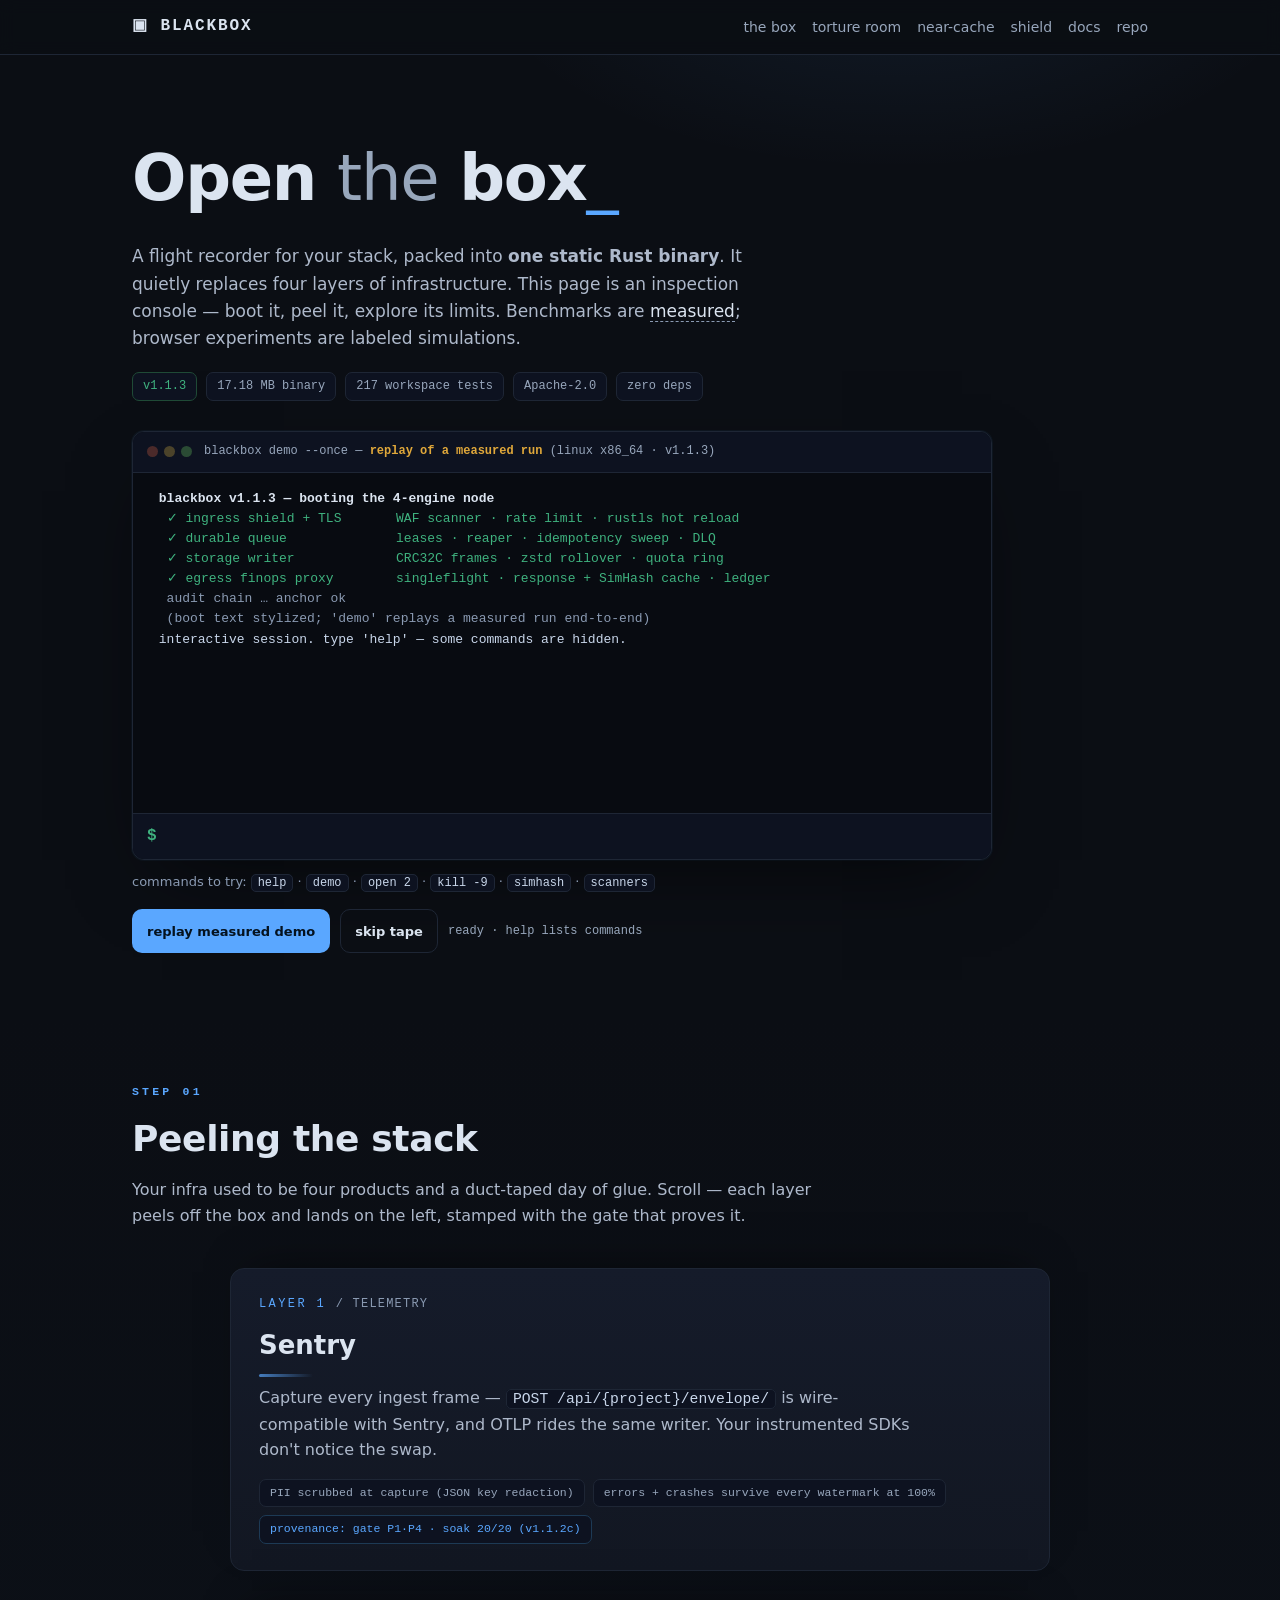
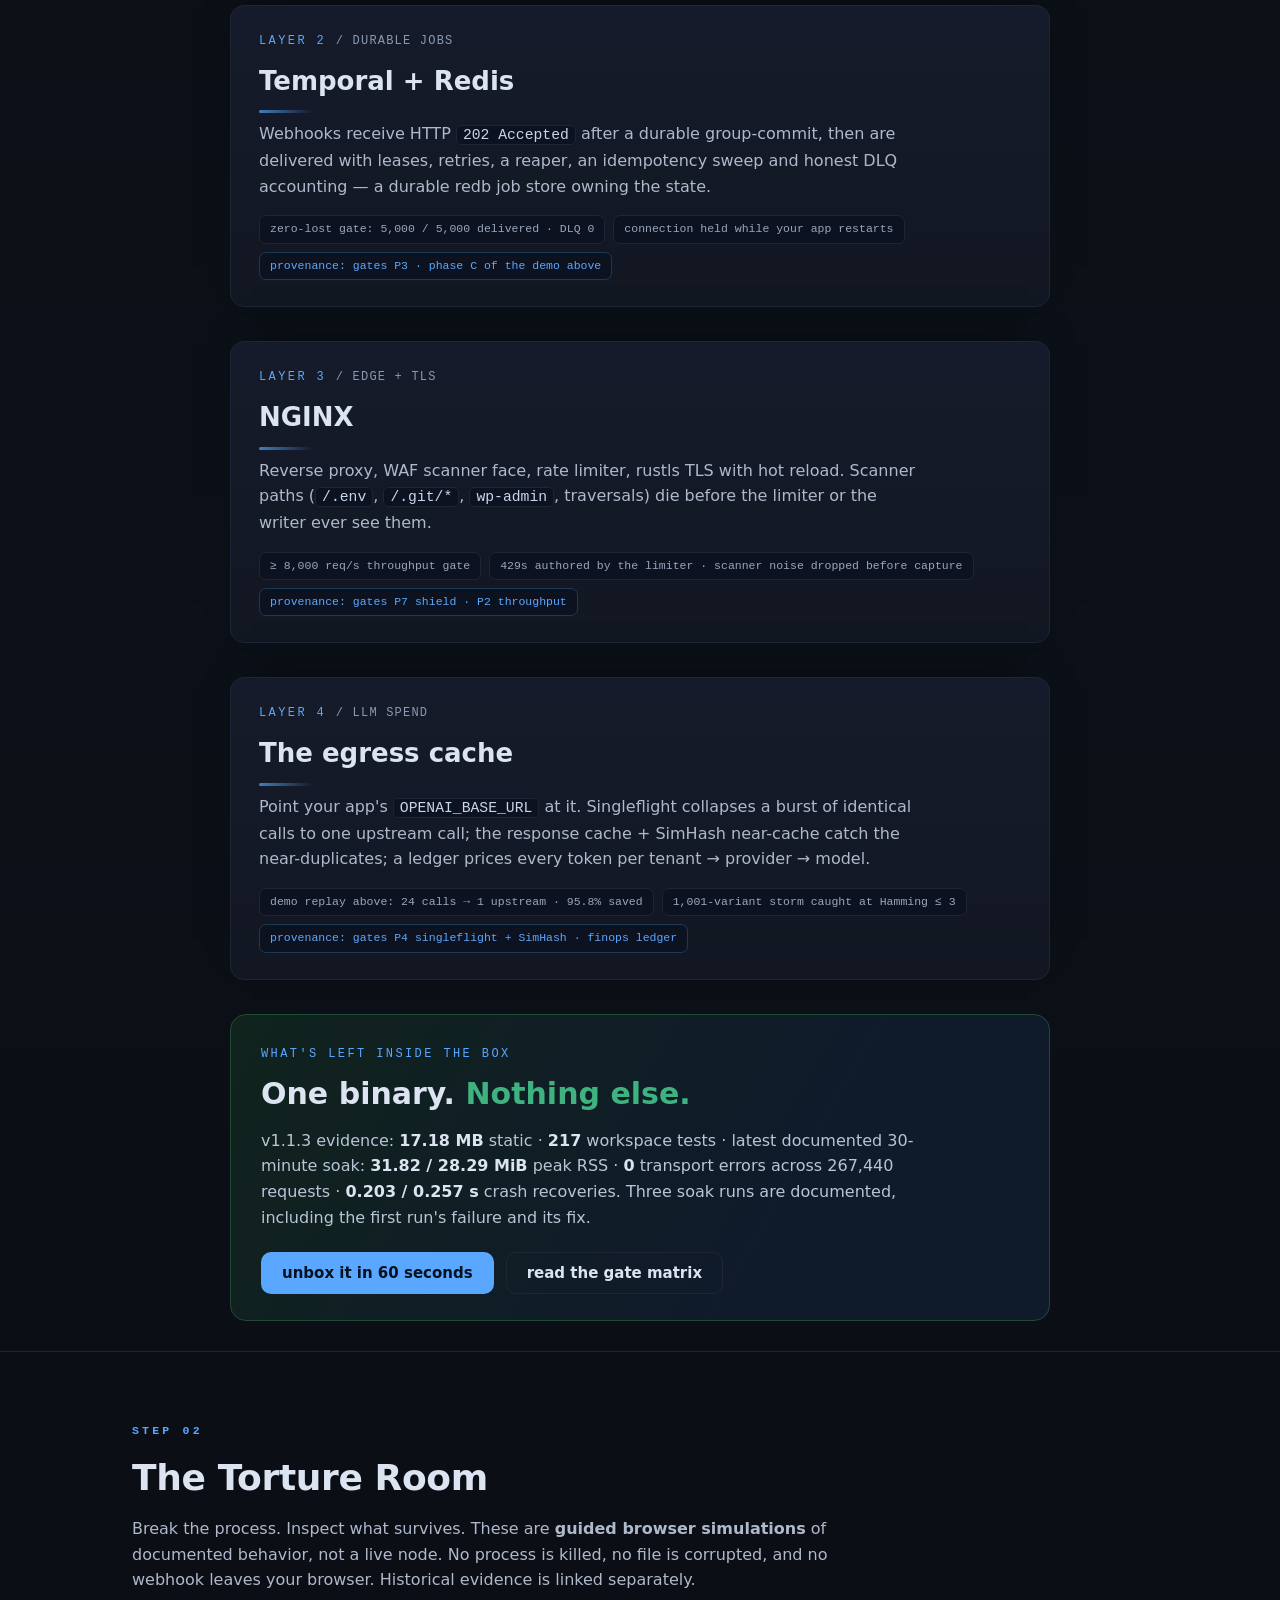
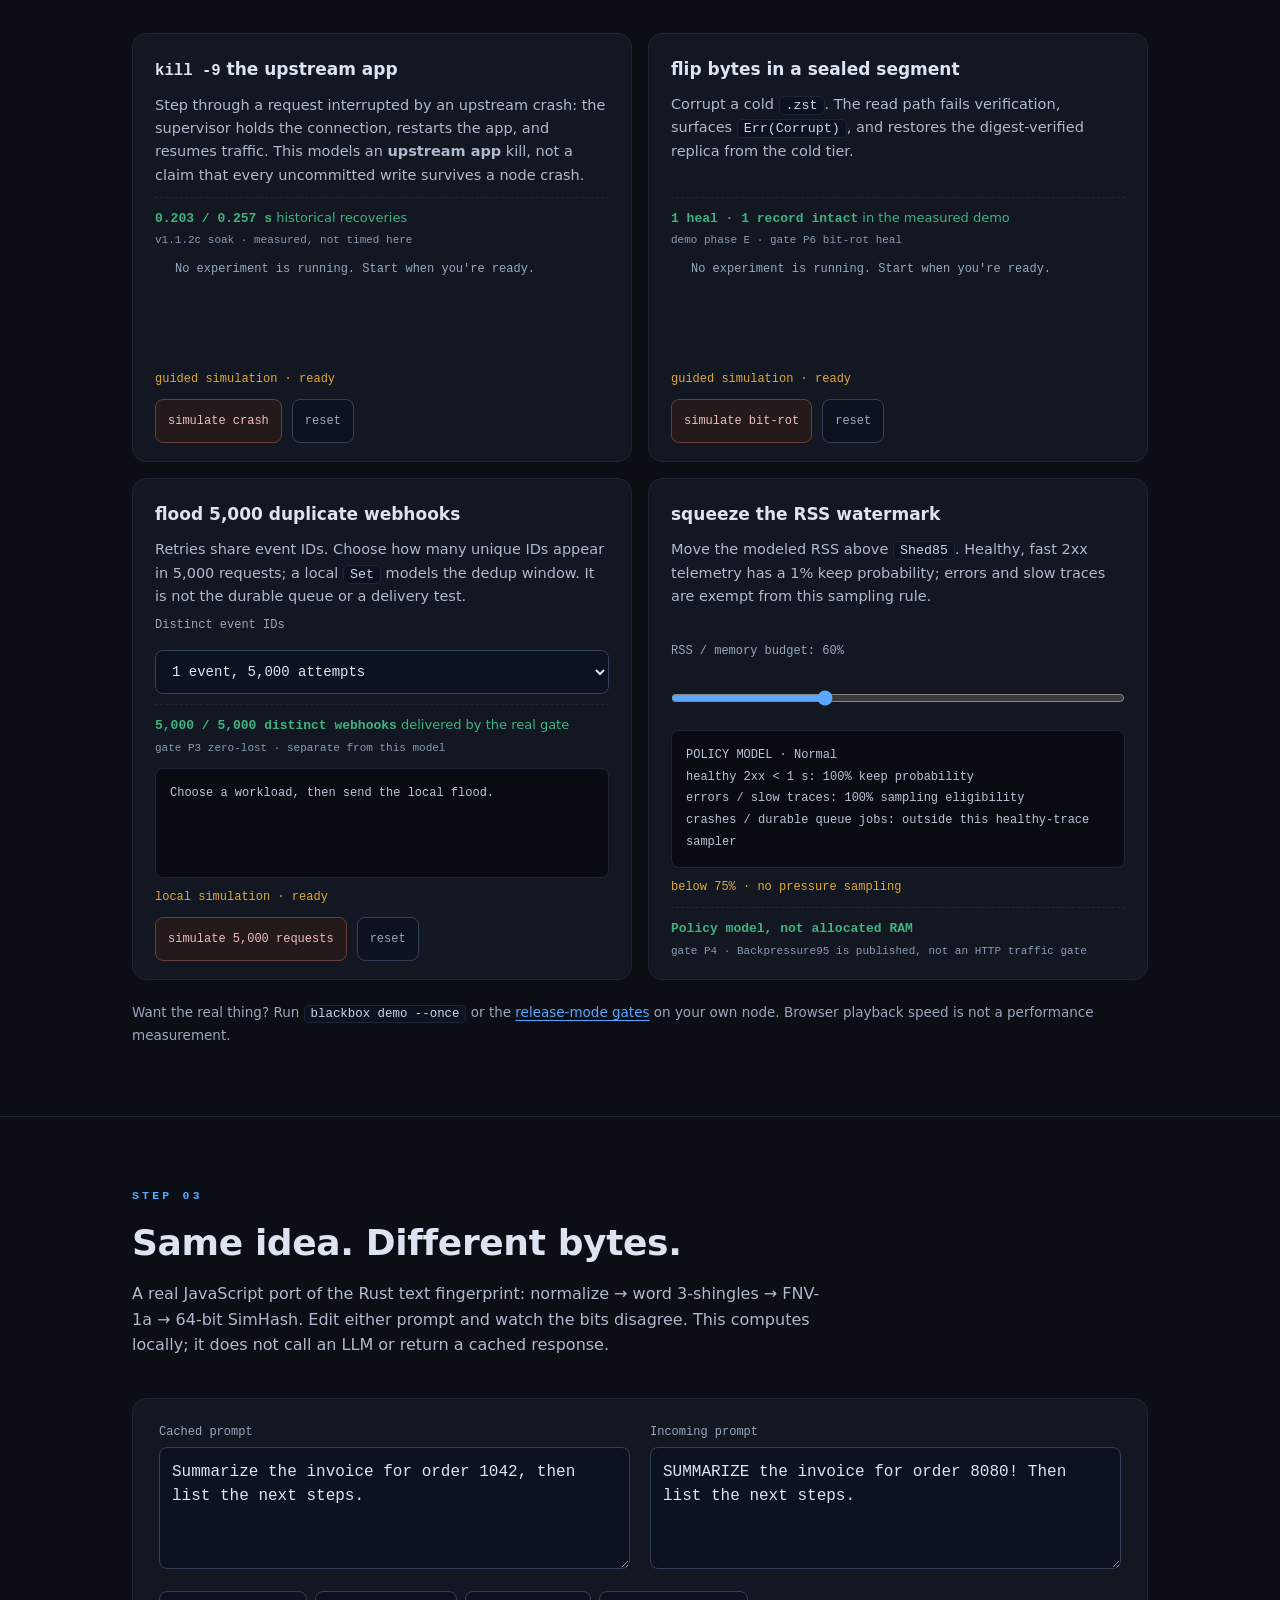
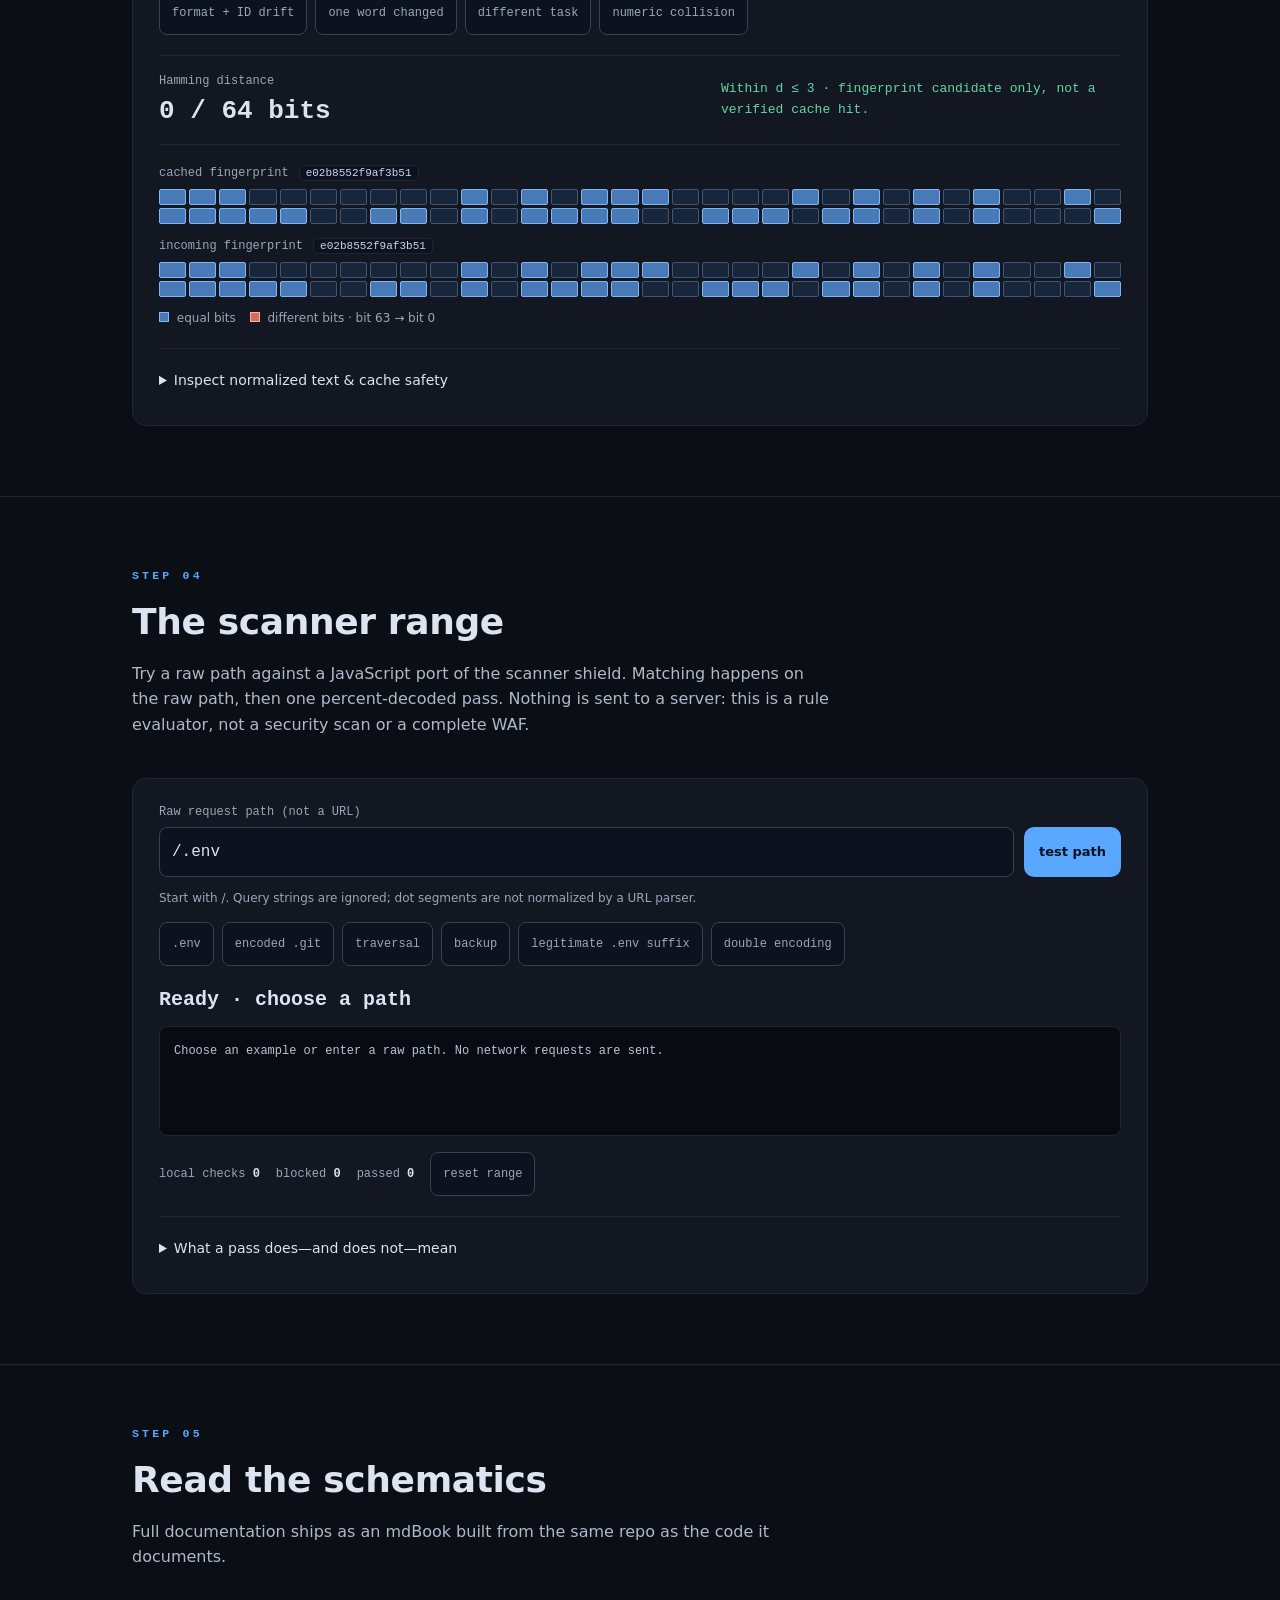
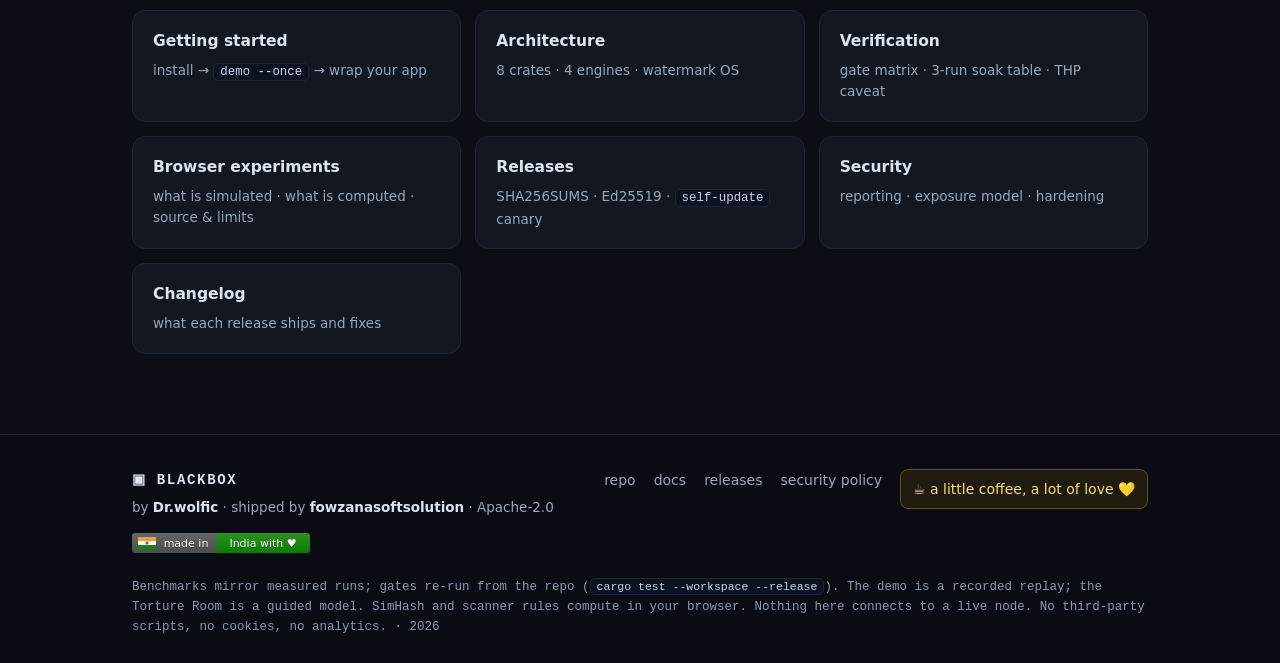
==== commit 8b885804: "docs: correct quickstart flags and installer guarantees" ====
--- a/site/index.html
+++ b/site/index.html
@@ -99,7 +99,7 @@
             <h3>Temporal + Redis</h3>
             <p>Webhooks receive HTTP <code>202 Accepted</code> after a durable group-commit,
               then are delivered with leases, retries, a reaper,
-              an idempotency sweep and honest DLQ accounting — one fsync'd segment file owning the state.</p>
+              an idempotency sweep and honest DLQ accounting — a durable redb job store owning the state.</p>
             <ul class="chips">
               <li>zero-lost gate: 5,000 / 5,000 delivered · DLQ 0</li>
               <li>connection held while your app restarts</li>
@@ -199,7 +199,7 @@
           <p>Retries share event IDs. Choose how many unique IDs appear in 5,000 requests;
             a local <code>Set</code> models the dedup window. It is not the durable queue or a delivery test.</p>
           <label class="field-label" for="flood-distinct">Distinct event IDs</label>
-          <select id="flood-distinct"><option value="1">1 event, 5,000 retries</option>
+          <select id="flood-distinct"><option value="1">1 event, 5,000 attempts</option>
             <option value="100">100 events, 50 attempts each</option>
             <option value="5000">5,000 distinct events</option></select>
           <div class="verdict"><b>5,000 / 5,000 distinct webhooks</b> delivered by the real gate
